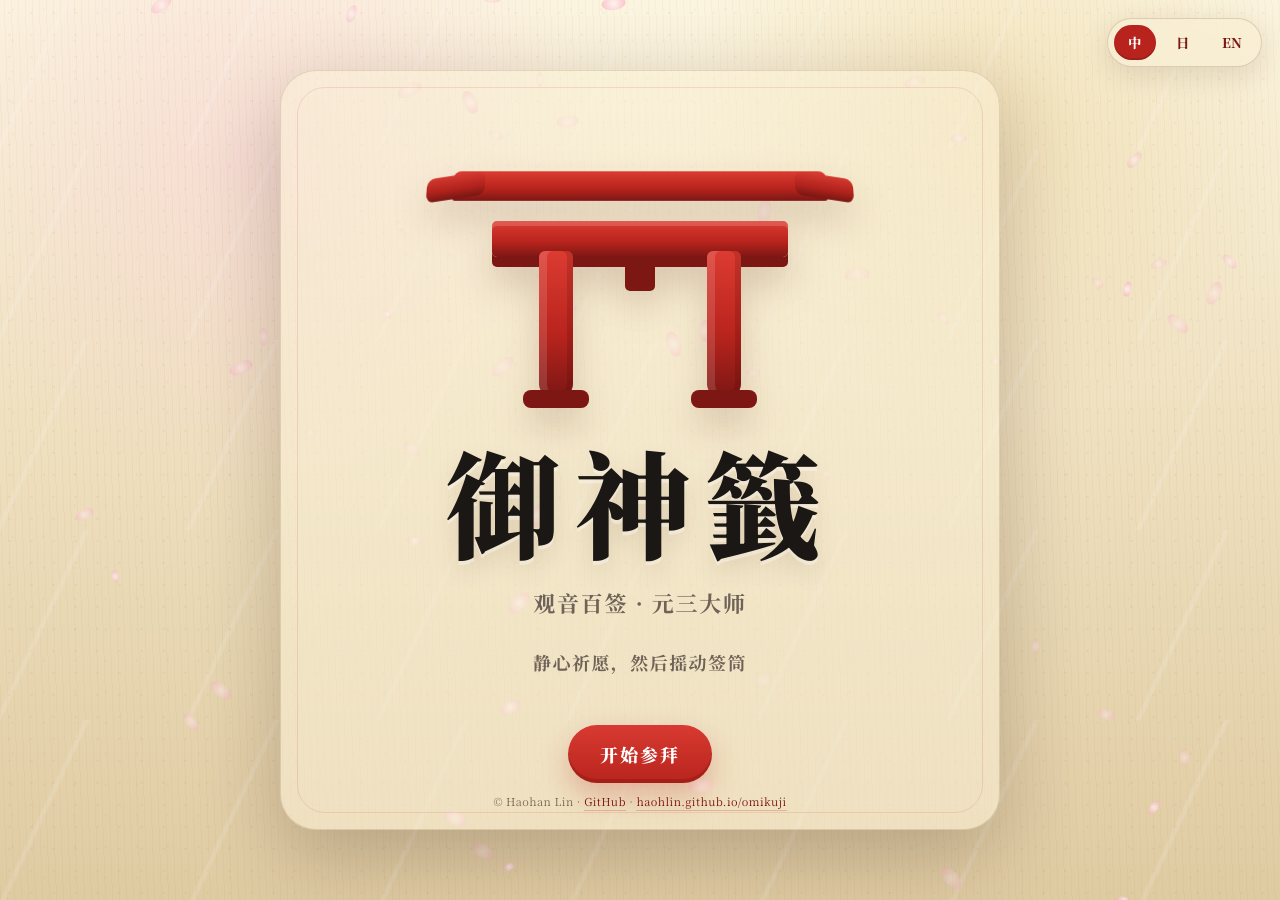
==== index.html @ 318b1327 "Normalize Chinese omikuji typography" ====
<!DOCTYPE html>
<html lang="zh" data-lang="zh">
<head>
<meta charset="UTF-8">
<meta name="viewport" content="width=device-width,initial-scale=1.0,maximum-scale=1.0,user-scalable=no">
<title>御神籤 · Omikuji</title>
<meta name="description" content="日式寺庙御神籤 Omikuji — 观音百签 · 元三大师 · 中日英三语">
<meta property="og:title" content="御神籤 · Omikuji">
<meta property="og:description" content="振一振签筒，抽一支心签。观音百签 · 中日英三语。">
<meta property="og:type" content="website">
<link rel="stylesheet" href="style.css?v=20260429-zh-font-consistency">
<link rel="preconnect" href="https://fonts.googleapis.com">
<link rel="preconnect" href="https://fonts.gstatic.com" crossorigin>
<link href="https://fonts.googleapis.com/css2?family=Noto+Serif+SC:wght@400;500;700;900&family=Noto+Serif+JP:wght@400;500;700;900&family=Ma+Shan+Zheng&family=ZCOOL+KuaiLe&display=swap" rel="stylesheet">
<link rel="icon" href="data:image/svg+xml,<svg xmlns='http://www.w3.org/2000/svg' viewBox='0 0 100 100'><text y='.9em' font-size='90'>⛩️</text></svg>">
</head>
<body>
<div id="paper-bg"></div>
<canvas id="sakura"></canvas>

<div class="lang-switch">
  <button data-lang="zh" class="active">中</button>
  <button data-lang="ja">日</button>
  <button data-lang="en">EN</button>
</div>

<!-- STAGE 1: Torii + intro -->
<main id="stage-intro" class="stage active">
  <div class="torii">
    <div class="torii-top"></div>
    <div class="torii-beam"></div>
    <div class="torii-pillar left"></div>
    <div class="torii-pillar right"></div>
  </div>
  <h1 class="shrine-title" data-i18n="title">御神籤</h1>
  <p class="shrine-sub" data-i18n="sub">観音百籤 · 元三大師</p>
  <p class="shrine-inst" data-i18n="inst">心を静め、願いを念じて筒を振る</p>
  <button id="go-shake" class="go-btn" data-i18n="start">参拝へ</button>
  <p class="stage-footnote">© Haohan Lin · <a href="https://github.com/haohlin/omikuji" target="_blank" rel="noopener">GitHub</a> · <a href="https://haohlin.github.io/omikuji/" target="_blank" rel="noopener">haohlin.github.io/omikuji</a></p>
</main>

<!-- STAGE 2: Shake -->
<section id="stage-shake" class="stage">
  <p class="shake-prompt" data-i18n="shakePrompt">筒を振るか、画面を連打する</p>
  <div id="box-wrap">
    <div id="box">
      <div id="box-body"></div>
      <div id="box-lid"><div id="box-hole"></div></div>
      <div id="stick-peek"></div>
    </div>
  </div>
  <p class="shake-count"><span id="shake-count">0</span><span data-i18n="shakeUnit"> 回</span></p>
  <button id="go-draw" class="go-btn hidden" data-i18n="draw">籤を引く</button>
  <button id="go-back1" class="mini-btn ghost" data-i18n="back">戻る</button>
  <p class="stage-footnote">© Haohan Lin · <a href="https://github.com/haohlin/omikuji" target="_blank" rel="noopener">GitHub</a> · <a href="https://haohlin.github.io/omikuji/" target="_blank" rel="noopener">haohlin.github.io/omikuji</a></p>
</section>

<!-- STAGE 3: Stick reveal -->
<section id="stage-stick" class="stage">
  <div class="stick-floating" id="stick-floating"></div>
  <p class="stick-number" id="stick-number">第 一 番</p>
  <button id="go-paper" class="go-btn" data-i18n="openPaper">お籤を開く</button>
  <p class="stage-footnote">© Haohan Lin · <a href="https://github.com/haohlin/omikuji" target="_blank" rel="noopener">GitHub</a> · <a href="https://haohlin.github.io/omikuji/" target="_blank" rel="noopener">haohlin.github.io/omikuji</a></p>
</section>

<!-- STAGE 4: Paper -->
<section id="stage-paper" class="stage">
  <div id="paper" data-layout="card">
    <div class="paper-inner">
      <div class="paper-layout-switch" role="group" aria-label="Paper layout">
        <button id="layout-reference" class="layout-btn" data-layout="reference" data-i18n="layoutReference">稲荷纸签</button>
        <button id="layout-card" class="layout-btn active" data-layout="card" data-i18n="layoutCard">卡片版</button>
      </div>
      <div class="omikuji-frame">
        <div class="paper-crest" aria-hidden="true"><span>稲</span></div>
        <div class="omikuji-header">
          <div class="header-cell number-cell">
            <span class="paper-num" id="p-num">第一番</span>
            <small id="p-num-en">No. 1</small>
          </div>
          <div class="header-cell shrine-cell">
            <span class="paper-shrine" id="p-shrine-title">総本宮 御神籤</span>
            <small id="p-shrine-sub">Kannon Hundred Lots</small>
          </div>
          <div class="header-cell fortune-cell">
            <span class="paper-fortune" id="p-fortune">大吉</span>
            <small id="p-fortune-en">Great Blessing</small>
          </div>
        </div>
        <div class="omikuji-body">
          <div class="vertical-main">
            <div class="paper-title-vertical">御神籤</div>
            <div class="poem-zh" id="p-poem-zh"></div>
          </div>
          <div class="poem-alt-wrap">
            <div class="poem-alt-label" data-i18n="altLabel">和歌</div>
            <div class="poem-alt-text" id="p-poem-alt"></div>
          </div>
          <div class="summary-wrap">
            <div class="summary-label" data-i18n="summaryTitle">解签</div>
            <div class="summary" id="p-summary"></div>
          </div>
          <div class="aspects" id="p-aspects"></div>
        </div>
        <div class="omikuji-footer-mark">
          <span>元三大師</span>
          <span>観音百籤</span>
        </div>
      </div>
      <div class="paper-footer">
        <button id="btn-share" class="mini-btn" data-i18n="share">分享</button>
        <button id="btn-again"  class="mini-btn" data-i18n="again">再び引く</button>
      </div>
      <p class="stage-footnote paper-note">© Haohan Lin · <a href="https://github.com/haohlin/omikuji" target="_blank" rel="noopener">GitHub</a> · <a href="https://haohlin.github.io/omikuji/" target="_blank" rel="noopener">haohlin.github.io/omikuji</a></p>
    </div>
  </div>
</section>

<script src="data/omikuji.js"></script>
<script src="app.js?v=20260429-zh-font-consistency"></script>
</body>
</html>
---- style.css ----
*{box-sizing:border-box}
:root{
  --torii:#b8241d;
  --torii-dark:#7d1714;
  --ink:#1a1714;
  --muted:#6f6257;
  --paper:#f4ebd0;
  --paper-deep:#dfcfa6;
  --gold:#d6a83d;
  --sakura:#f8c8d4;
  --wood:#8a5630;
  --wood-dark:#523018;
  --shadow:0 26px 80px rgba(45,18,10,.23);
  --serif:"Noto Serif SC","Noto Serif JP","Songti SC","Yu Mincho","Hiragino Mincho ProN",serif;
  --jp-serif:"Noto Serif JP","Yu Mincho","Hiragino Mincho ProN",serif;
  --latin-serif:Georgia,"Times New Roman",serif;
  --brush:"Ma Shan Zheng","ZCOOL KuaiLe",cursive;
}
html,body{width:100%;min-height:100%;margin:0;overflow-x:hidden}
html{background:#efe2c4;color:var(--ink);font-family:var(--serif);font-synthesis:none;text-rendering:geometricPrecision}
body{
  min-height:100vh;
  min-height:100dvh;
  position:relative;
  display:grid;
  place-items:center;
  padding:28px 16px;
  background:
    radial-gradient(circle at 20% 18%,rgba(248,200,212,.42),transparent 27%),
    radial-gradient(circle at 78% 12%,rgba(214,168,61,.18),transparent 24%),
    linear-gradient(180deg,#fbf4df 0%,#efe0bf 48%,#dfcba2 100%);
}
body::before{
  content:"";
  position:fixed;inset:0;pointer-events:none;z-index:0;
  background:
    repeating-linear-gradient(88deg,rgba(95,63,33,.035) 0 1px,transparent 1px 7px),
    repeating-linear-gradient(0deg,rgba(255,255,255,.18) 0 2px,transparent 2px 12px);
  mix-blend-mode:multiply;opacity:.8;
}
#paper-bg{
  position:fixed;inset:-40px;z-index:0;pointer-events:none;opacity:.58;
  background-image:
    radial-gradient(circle at 25% 40%,rgba(111,75,31,.08) 0 1px,transparent 1.4px),
    radial-gradient(circle at 70% 60%,rgba(111,75,31,.06) 0 1px,transparent 1.5px),
    linear-gradient(115deg,transparent 0 44%,rgba(255,255,255,.22) 45% 46%,transparent 47% 100%);
  background-size:22px 22px,31px 31px,190px 190px;
  filter:blur(.15px);
}
#sakura{position:fixed;inset:0;width:100%;height:100%;z-index:1;pointer-events:none}
a{color:var(--torii-dark);text-decoration:none;border-bottom:1px solid rgba(184,36,29,.35)}
.lang-switch{
  position:fixed;top:18px;right:18px;z-index:20;
  display:flex;gap:6px;padding:6px;border:1px solid rgba(88,54,24,.18);border-radius:999px;
  background:rgba(248,239,213,.72);backdrop-filter:blur(14px);box-shadow:0 8px 28px rgba(64,34,15,.12);
}
.lang-switch button{
  border:0;border-radius:999px;padding:8px 12px;min-width:42px;cursor:pointer;
  color:var(--torii-dark);background:transparent;font-weight:800;font-family:var(--serif);letter-spacing:.04em;
  transition:transform .18s ease,background .18s ease,color .18s ease;
}
.lang-switch button:hover{transform:translateY(-1px)}
.lang-switch button.active{background:var(--torii);color:#fff;box-shadow:inset 0 -2px 0 rgba(0,0,0,.16)}
.debug-lot{
  position:fixed;top:18px;left:18px;z-index:20;
  display:flex;align-items:center;gap:8px;padding:6px;border:1px solid rgba(88,54,24,.18);border-radius:999px;
  background:rgba(248,239,213,.72);backdrop-filter:blur(14px);box-shadow:0 8px 28px rgba(64,34,15,.12);
}
.debug-toggle,.debug-form button{
  appearance:none;border:0;border-radius:999px;cursor:pointer;font-family:var(--serif);font-weight:900;letter-spacing:.06em;
  color:#fff;background:linear-gradient(180deg,#d83a31,var(--torii));box-shadow:inset 0 -2px 0 rgba(0,0,0,.16);
}
.debug-toggle{padding:8px 13px}.debug-form button{padding:7px 11px;font-size:12px}
.debug-form{display:none;align-items:center;gap:6px;margin:0}.debug-lot.open .debug-form{display:flex}
.debug-form label{font-size:12px;font-weight:900;color:var(--torii-dark);letter-spacing:.06em;white-space:nowrap}
.debug-form input{width:76px;border:1px solid rgba(184,36,29,.22);border-radius:999px;padding:7px 10px;background:rgba(255,250,232,.9);color:var(--ink);font-family:var(--serif);font-weight:900;text-align:center;outline:none}
.debug-form input:focus{border-color:var(--torii);box-shadow:0 0 0 3px rgba(184,36,29,.12)}
.stage{
  position:relative;z-index:2;width:min(92vw,720px);min-height:min(760px,calc(100vh - 56px));
  display:none;place-items:center;text-align:center;padding:64px 24px 38px;
  border-radius:36px;background:rgba(250,241,215,.54);box-shadow:var(--shadow);
  border:1px solid rgba(116,73,30,.16);overflow:hidden;
}
.stage::before{
  content:"";position:absolute;inset:16px;border:1px solid rgba(184,36,29,.12);border-radius:28px;pointer-events:none;
}
.stage.active{display:grid;animation:stageIn .58s cubic-bezier(.2,.9,.2,1) both}
.stage.leaving{animation:stageOut .28s ease both}
@keyframes stageIn{from{opacity:0;transform:translateY(18px) scale(.985);filter:blur(3px)}to{opacity:1;transform:none;filter:none}}
@keyframes stageOut{to{opacity:0;transform:translateY(-10px) scale(.99);filter:blur(2px)}}
.torii{position:relative;width:min(76vw,390px);height:270px;margin:0 auto 14px;filter:drop-shadow(0 18px 18px rgba(82,25,14,.18))}
.torii-top,.torii-beam,.torii-pillar{position:absolute;background:linear-gradient(180deg,#dc3b31 0%,var(--torii) 58%,var(--torii-dark) 100%)}
.torii-top{left:2%;right:2%;top:28px;height:30px;border-radius:8px 8px 3px 3px;transform:perspective(500px) rotateX(10deg)}
.torii-top::before,.torii-top::after{content:"";position:absolute;top:4px;width:58px;height:24px;background:inherit;border-radius:8px;filter:brightness(.96)}
.torii-top::before{left:-26px;transform:skewY(-9deg)}
.torii-top::after{right:-26px;transform:skewY(9deg)}
.torii-beam{left:12%;right:12%;top:78px;height:36px;border-radius:5px;box-shadow:0 10px 0 var(--torii-dark),inset 0 5px rgba(255,255,255,.16)}
.torii-beam::after{content:"";position:absolute;left:45%;top:36px;width:10%;height:34px;background:var(--torii-dark);border-radius:0 0 5px 5px}
.torii-pillar{top:108px;width:34px;height:145px;border-radius:6px 6px 12px 12px;box-shadow:inset 8px 0 rgba(255,255,255,.13),inset -6px 0 rgba(60,0,0,.16)}
.torii-pillar.left{left:24%}.torii-pillar.right{right:24%}
.torii-pillar::after{content:"";position:absolute;left:-16px;right:-16px;bottom:-12px;height:18px;border-radius:8px;background:var(--torii-dark)}
.shrine-title{margin:4px 0 8px;font-size:clamp(58px,14vw,116px);line-height:.95;font-family:var(--jp-serif);font-weight:900;color:var(--ink);letter-spacing:.12em;text-shadow:0 4px 0 rgba(255,255,255,.35),0 11px 25px rgba(73,34,10,.12);writing-mode:horizontal-tb;font-variant-east-asian:traditional;white-space:nowrap}
html[data-lang="zh"] .shrine-title{font-family:var(--serif);font-weight:900;letter-spacing:.12em;font-variant-east-asian:normal}
html[data-lang="ja"] .shrine-title{font-family:var(--jp-serif);font-weight:900;letter-spacing:.18em}
html[data-lang="en"] .shrine-title{font-family:var(--latin-serif);font-size:clamp(48px,11vw,86px);letter-spacing:.05em}
.shrine-sub,.shrine-inst,.shake-prompt{margin:8px 0;color:var(--muted);font-weight:700;letter-spacing:.08em}
.shrine-sub{font-size:clamp(16px,3vw,22px)}.shrine-inst{font-size:clamp(14px,2.5vw,18px)}
.stage-footnote{position:absolute;bottom:18px;left:24px;right:24px;margin:0;color:rgba(80,55,35,.70);font-size:11px;line-height:1.45;letter-spacing:.04em;text-align:center;z-index:3}
.stage-footnote a{color:var(--torii-dark);border-bottom:1px solid rgba(184,36,29,.24)}
.paper-note{position:relative;bottom:auto;left:auto;right:auto;margin:10px 0 0;padding:0 8px}
.go-btn,.mini-btn{
  appearance:none;border:0;cursor:pointer;font-family:var(--serif);font-weight:900;letter-spacing:.11em;
  transition:transform .16s ease,box-shadow .16s ease,opacity .16s ease,filter .16s ease;
}
.go-btn{
  margin-top:26px;padding:16px 32px;border-radius:999px;color:#fff;background:linear-gradient(180deg,#d83a31,var(--torii));
  box-shadow:0 12px 28px rgba(184,36,29,.26),inset 0 -4px 0 rgba(91,12,9,.22);font-size:18px;
}
.go-btn:hover,.mini-btn:hover{transform:translateY(-2px);filter:saturate(1.04)}
.go-btn:active,.mini-btn:active{transform:translateY(1px)}
.hidden{opacity:0!important;pointer-events:none;transform:translateY(8px) scale(.96)!important}
.mini-btn{padding:11px 18px;border-radius:999px;color:var(--torii-dark);background:rgba(255,250,232,.82);border:1px solid rgba(184,36,29,.2);box-shadow:0 8px 18px rgba(67,34,9,.1)}
.mini-btn.ghost{margin-top:16px;background:transparent;color:var(--muted);box-shadow:none}
#stage-shake{gap:16px}
.shake-prompt{font-size:clamp(18px,4.4vw,28px);color:var(--ink)}
#box-wrap{position:relative;width:300px;height:340px;display:grid;place-items:center;margin:8px auto;cursor:pointer;touch-action:manipulation}
#box-wrap::after{content:"";position:absolute;bottom:20px;width:210px;height:34px;border-radius:50%;background:rgba(64,33,10,.16);filter:blur(12px)}
#box{position:relative;width:176px;height:260px;transform-origin:50% 88%;z-index:1;filter:drop-shadow(0 20px 20px rgba(80,40,10,.22))}
#box.shaking{animation:shakeBox .42s cubic-bezier(.36,.07,.19,.97)}
#box-body{position:absolute;left:20px;right:20px;bottom:10px;height:220px;border-radius:22px 22px 44px 44px;background:
  linear-gradient(90deg,rgba(255,255,255,.16),transparent 18%,rgba(0,0,0,.13) 85%),
  repeating-linear-gradient(90deg,rgba(64,34,12,.22) 0 2px,transparent 2px 16px),
  linear-gradient(180deg,#a46839,#77431f 58%,#4d2b16);
  border:4px solid #3d2111;clip-path:polygon(9% 0,91% 0,100% 90%,50% 100%,0 90%);
}
#box-body::before{content:"御神籤";position:absolute;left:50%;top:52px;transform:translateX(-50%);writing-mode:vertical-rl;font-family:var(--jp-serif);font-weight:900;font-size:34px;color:#f8e9be;text-shadow:0 2px 0 rgba(0,0,0,.25);letter-spacing:.14em}
#box-body::after{content:"";position:absolute;left:16%;right:16%;top:22px;height:10px;border-radius:999px;background:rgba(250,225,154,.65);box-shadow:0 62px rgba(250,225,154,.33),0 126px rgba(250,225,154,.28)}
#box-lid{position:absolute;left:4px;right:4px;top:0;height:54px;border-radius:16px;background:linear-gradient(180deg,#5b3319,#2f170b);border:4px solid #241107;box-shadow:inset 0 4px 0 rgba(255,255,255,.13)}
#box-hole{position:absolute;left:50%;top:50%;width:74px;height:17px;transform:translate(-50%,-50%);border-radius:50%;background:#0f0805;box-shadow:inset 0 2px 8px #000}
#stick-peek{position:absolute;left:50%;top:-18px;width:14px;height:74px;border-radius:9px;background:linear-gradient(90deg,#eedda9,#fff5cf 45%,#c9a66c);transform:translateX(-50%) rotate(3deg);box-shadow:0 3px 9px rgba(0,0,0,.15)}
.shake-count{margin:0;color:var(--torii-dark);font-size:22px;font-weight:900}.shake-count span:first-child{font-size:42px;color:var(--ink)}
@keyframes shakeBox{0%,100%{transform:rotate(0) translateX(0)}15%{transform:rotate(-12deg) translateX(-10px)}30%{transform:rotate(10deg) translateX(9px)}45%{transform:rotate(-9deg) translateX(-7px)}60%{transform:rotate(7deg) translateX(6px)}80%{transform:rotate(-3deg)}}
.stick-floating{width:36px;height:360px;border-radius:18px;background:linear-gradient(90deg,#cda45d,#fff1bd 38%,#e1bd72 68%,#956026);box-shadow:0 28px 44px rgba(79,39,10,.22),inset 4px 0 rgba(255,255,255,.48),inset -5px 0 rgba(87,44,10,.18);transform:rotate(-7deg);position:relative;animation:stickRise .8s cubic-bezier(.2,.9,.2,1) both}
.stick-floating::after{content:"御 神 籤";position:absolute;inset:28px 0 auto;writing-mode:vertical-rl;font-family:var(--jp-serif);font-weight:900;color:#5b2814;letter-spacing:.2em;font-size:16px}
.stick-number{margin:22px 0 4px;font-family:var(--serif);font-weight:900;font-size:clamp(34px,8vw,62px);color:var(--ink)}
@keyframes stickRise{from{opacity:0;transform:translateY(90px) rotate(-18deg)}to{opacity:1;transform:translateY(0) rotate(-7deg)}}
#stage-paper{padding:28px 12px;background:rgba(250,241,215,.42)}
#paper{width:min(100%,500px);perspective:1200px}
.paper-inner{position:relative;padding:0;border-radius:4px;background:#f8f5ec;text-align:left;transform-origin:top center;animation:paperOpen .75s cubic-bezier(.2,.9,.2,1) both;box-shadow:0 28px 84px rgba(42,24,10,.28),0 2px 0 rgba(255,255,255,.55) inset;overflow:visible}
.paper-inner::before{content:"";position:absolute;inset:0;pointer-events:none;z-index:0;background:
  radial-gradient(circle at 14% 18%,rgba(0,0,0,.055) 0 1px,transparent 1.4px),
  radial-gradient(circle at 72% 44%,rgba(0,0,0,.04) 0 1px,transparent 1.5px),
  repeating-linear-gradient(92deg,rgba(80,62,38,.032) 0 1px,transparent 1px 9px),
  linear-gradient(90deg,rgba(255,255,255,.32),transparent 26%,rgba(80,50,22,.055));background-size:19px 19px,27px 27px,100% 100%,100% 100%;mix-blend-mode:multiply}
.paper-inner::after{content:"";position:absolute;inset:7px;border:1px solid rgba(18,17,15,.86);pointer-events:none;z-index:1}
.omikuji-frame{position:relative;z-index:2;margin:10px;padding:0;border:1.5px solid rgba(18,17,15,.95);background:rgba(248,245,236,.86);color:#111;filter:sepia(.08);font-family:var(--serif);font-synthesis:none;font-variant-east-asian:proportional-width;text-rendering:geometricPrecision}
.omikuji-header{height:92px;display:grid;grid-template-columns:1fr 1fr;border-bottom:1.5px solid #151515;background:rgba(255,255,255,.2)}
.header-cell{display:grid;place-items:center;padding:8px 6px;text-align:center}.header-cell+ .header-cell{border-left:1.5px solid #151515}
.paper-num,.paper-fortune{display:block;font-family:var(--serif);font-weight:900;color:#050505;letter-spacing:.05em;line-height:1;text-shadow:none}.paper-num{font-size:29px}.paper-fortune{font-size:52px}
.header-cell small{margin-top:5px;font-family:var(--latin-serif);font-size:10px;letter-spacing:.06em;color:#222;line-height:1.1;text-transform:uppercase}
.omikuji-body{min-height:690px;display:grid;grid-template-columns:1.36fr .76fr 1.02fr .86fr;gap:0;border-bottom:1.5px solid #151515;overflow:hidden}
.omikuji-body>div{min-width:0;border-left:1px solid rgba(20,20,20,.9)}.omikuji-body>div:first-child{border-left:0}
.vertical-main{display:flex;flex-direction:row-reverse;align-items:stretch;justify-content:center;gap:12px;padding:18px 10px 16px;writing-mode:vertical-rl;text-orientation:upright}
.paper-title-vertical{font-family:var(--jp-serif);font-size:18px;font-weight:900;letter-spacing:.18em;border-left:1px solid #222;padding-left:8px;color:#111;line-height:1.2}
.poem-zh{font-family:var(--serif);font-weight:900;font-size:31px;line-height:1.34;letter-spacing:.08em;text-align:start;white-space:pre-line;color:#080808;margin:0;max-height:635px;writing-mode:vertical-rl;text-orientation:upright}
html[data-lang="zh"] .poem-zh{font-family:var(--serif);font-weight:900;font-size:31px;line-height:1.34;letter-spacing:.08em}
html[data-lang="ja"] .poem-zh,.poem-alt-text{font-family:var(--jp-serif)}
html[data-lang="en"] .poem-zh{font-family:var(--latin-serif);font-size:18px;line-height:1.45;letter-spacing:.01em;writing-mode:horizontal-tb;text-orientation:mixed;text-align:left;padding:18px 12px;overflow:hidden;max-height:none}
.poem-alt-wrap,.summary-wrap,.aspects{writing-mode:vertical-rl;text-orientation:mixed;padding:16px 9px;overflow:hidden;font-family:var(--serif);font-weight:500;line-height:1.65}
.poem-alt-label,.summary-label{font-family:var(--serif);font-weight:900;font-size:13px;letter-spacing:.18em;color:#111;border-left:1px solid #222;padding-left:5px;margin-left:8px;line-height:1.25}.poem-alt-text{white-space:pre-line;color:#111;line-height:1.65;font-size:13px;font-weight:500}
.summary{font-size:13px;line-height:1.7;color:#111;background:transparent;padding:0;border-radius:0;margin:0;font-family:var(--serif);font-weight:500}
.aspects{display:flex;flex-direction:column;gap:9px;margin:0}.aspect{padding:0;background:transparent;border:0;break-inside:avoid}.aspect b{display:inline;color:#111;font-size:12px;margin:0 0 0 3px;letter-spacing:.04em;font-family:var(--serif);font-weight:900}.aspect b::before{content:"○";font-weight:400;margin-bottom:3px}.aspect span{display:inline;color:#111;font-size:12px;line-height:1.58;font-family:var(--serif);font-weight:500}
.omikuji-footer-mark{height:58px;display:grid;grid-template-columns:1fr 1fr;text-align:center;align-items:center;font-family:var(--jp-serif);font-weight:900;font-size:25px;letter-spacing:.08em}.omikuji-footer-mark span+span{border-left:1.5px solid #151515}.omikuji-footer-mark span{height:100%;display:grid;place-items:center}
.paper-footer{position:relative;z-index:3;display:flex;gap:12px;justify-content:center;flex-wrap:wrap;margin:16px 0 0;padding:0;border:0}.paper-footer .mini-btn{background:rgba(255,250,232,.94)}
.toast{position:fixed;left:50%;bottom:26px;z-index:40;transform:translateX(-50%) translateY(20px);opacity:0;padding:12px 18px;border-radius:999px;background:rgba(26,23,20,.88);color:#fff;box-shadow:0 12px 36px rgba(0,0,0,.22);transition:.25s ease;font-size:14px}.toast.show{opacity:1;transform:translateX(-50%) translateY(0)}
@media (max-width:640px){
  .stage{padding-bottom:56px}
  .stage-footnote{font-size:10px;left:14px;right:14px;bottom:12px}
  .paper-note{position:relative;bottom:auto;left:auto;right:auto;margin-top:8px}

  body{padding:12px 10px}.stage{width:100%;min-height:calc(100dvh - 24px);border-radius:28px;padding:58px 16px 34px}.stage::before{inset:10px;border-radius:22px}
  .lang-switch{top:10px;right:10px}.lang-switch button{padding:7px 9px;min-width:36px;font-size:12px}
  .debug-lot{top:auto;left:10px;right:auto;bottom:calc(14px + env(safe-area-inset-bottom));width:max-content;max-width:calc(100vw - 20px);z-index:30}.debug-toggle{padding:7px 10px;font-size:12px}.debug-form{gap:5px}.debug-form input{width:68px;padding:6px 8px}.debug-form label,.debug-form button{font-size:11px}
  .torii{height:230px;width:310px;max-width:84vw}.torii-pillar{height:126px}.torii-pillar.left{left:22%}.torii-pillar.right{right:22%}
  #box-wrap{width:260px;height:302px}#box{transform:scale(.92)}
  #stage-paper{padding:10px 6px}
  #paper{width:min(100%,390px)}
  .paper-inner{padding:0;border-radius:3px}
  .paper-inner::after{inset:6px;border-width:1px;opacity:1}
  .omikuji-frame{margin:8px}
  .omikuji-header{height:78px}.paper-num{font-size:24px}.paper-fortune{font-size:44px}.header-cell small{font-size:8px}
  .omikuji-body{min-height:610px;grid-template-columns:1.3fr .7fr .98fr .82fr}.vertical-main{gap:7px;padding:14px 6px}.paper-title-vertical{font-size:14px}.poem-zh{font-size:25px;max-height:565px}html[data-lang="zh"] .poem-zh{font-size:25px;line-height:1.28}.poem-alt-wrap,.summary-wrap,.aspects{padding:12px 5px}.summary,.poem-alt-text{font-size:10.5px}.aspect b,.aspect span{font-size:10px}.omikuji-footer-mark{height:48px;font-size:21px}
  #paper[data-layout="card"]{width:min(100%,390px)}
  #paper[data-layout="card"] .paper-inner{padding:10px;border-radius:16px}
  #paper[data-layout="card"] .omikuji-frame{padding:18px 16px 14px;border-radius:14px}
  #paper[data-layout="card"] .paper-num{font-size:16px}#paper[data-layout="card"] .paper-fortune{font-size:48px}
  #paper[data-layout="card"] .poem-zh{font-size:23px!important;line-height:1.72!important}
  #paper[data-layout="card"] .poem-alt-text,#paper[data-layout="card"] .summary{font-size:12.5px}
  #paper[data-layout="card"] .aspects{grid-template-columns:1fr;gap:8px}
  #paper[data-layout="card"] .aspect{min-height:0;padding:10px}

}
@media (prefers-reduced-motion:reduce){*,*::before,*::after{animation:none!important;transition:none!important;scroll-behavior:auto!important}}


/* Layout switch: strict shrine strip by default, card layout as alternate */
.paper-layout-switch{position:relative;z-index:5;display:flex;gap:8px;justify-content:center;margin:0 0 12px}
.layout-btn{appearance:none;border:1px solid rgba(184,36,29,.22);border-radius:999px;background:rgba(255,250,232,.9);color:var(--torii-dark);font-family:var(--serif);font-weight:900;padding:8px 14px;cursor:pointer;box-shadow:0 6px 14px rgba(67,34,9,.08)}
.layout-btn.active{background:var(--torii);color:#fff;border-color:var(--torii);box-shadow:0 8px 20px rgba(184,36,29,.2)}
.paper-crest{display:none}

#paper[data-layout="reference"]{width:min(100%,420px)}
#paper[data-layout="reference"] .paper-inner{background:#fbf7ea;box-shadow:0 24px 74px rgba(42,24,10,.22),0 2px 0 rgba(255,255,255,.6) inset}
#paper[data-layout="reference"] .paper-inner::after{inset:10px;border:1px solid rgba(18,17,15,.72)}
#paper[data-layout="reference"] .omikuji-frame{margin:12px 18px 16px;padding:16px 14px 4px;border:1.5px solid rgba(17,17,15,.86);background:rgba(251,247,234,.86);filter:none;font-family:var(--jp-serif);box-shadow:inset 0 0 0 4px rgba(255,255,255,.18);display:grid;grid-template-columns:1.08fr .92fr;grid-template-rows:auto auto auto auto auto minmax(54px,1fr);gap:10px;min-height:820px}
#paper[data-layout="reference"] .paper-crest{display:grid;grid-column:1 / -1;width:66px;height:66px;margin:0 auto 2px;place-items:center;border:2px solid #171411;border-radius:50%;font-family:var(--jp-serif);font-weight:900;font-size:28px;color:#171411;position:relative;background:rgba(255,250,232,.28)}
#paper[data-layout="reference"] .paper-crest::before,#paper[data-layout="reference"] .paper-crest::after{content:"";position:absolute;width:28px;height:42px;border:2px solid #171411;border-left:0;border-bottom:0;border-radius:50%;top:11px}
#paper[data-layout="reference"] .paper-crest::before{left:9px;transform:rotate(-34deg)}
#paper[data-layout="reference"] .paper-crest::after{right:9px;transform:rotate(34deg)}
#paper[data-layout="reference"] .omikuji-header{grid-column:1 / 2;grid-row:2;height:auto;min-height:238px;align-self:stretch;display:grid;grid-template-columns:1.05fr 1fr 1.1fr;border:1px solid rgba(17,17,15,.8);background:rgba(255,255,255,.16);text-align:center;writing-mode:horizontal-tb;text-orientation:mixed;margin:0;overflow:hidden}
#paper[data-layout="reference"] .header-cell{display:flex;align-items:center;justify-content:center;height:100%;padding:16px 3px;border:0!important;text-align:center;min-width:0;overflow:hidden;white-space:nowrap}
#paper[data-layout="reference"] .header-cell+ .header-cell{border-left:0!important}
#paper[data-layout="reference"] .header-cell small{display:none}
#paper[data-layout="reference"] .paper-num{display:block;writing-mode:vertical-rl;text-orientation:upright;font-family:var(--jp-serif);font-weight:900;font-size:17px;line-height:1;letter-spacing:.01em;color:#111;white-space:nowrap;word-break:keep-all;overflow-wrap:normal;text-wrap:nowrap}
#paper[data-layout="reference"] .paper-shrine{display:block;writing-mode:vertical-rl;text-orientation:upright;font-family:var(--jp-serif);font-weight:900;font-size:15px;line-height:1.05;letter-spacing:.04em;color:#111;white-space:pre-line;word-break:keep-all}
#paper[data-layout="reference"] .paper-fortune{display:block;writing-mode:vertical-rl;text-orientation:upright;font-family:var(--jp-serif);font-weight:900;font-size:38px;line-height:1.05;letter-spacing:.04em;color:#111;white-space:nowrap}
#paper[data-layout="reference"] .omikuji-body{grid-column:1 / -1;display:contents;min-height:0;border:0;overflow:visible}
#paper[data-layout="reference"] .omikuji-body>div{border:1px solid rgba(17,17,15,.62)!important;min-width:0;background:rgba(255,255,255,.08)}
#paper[data-layout="reference"] .vertical-main{grid-column:2 / 3;grid-row:2;min-height:238px;height:auto;align-self:stretch;display:flex;flex-direction:row-reverse;justify-content:center;align-items:center;gap:14px;margin:0;padding:14px 8px;writing-mode:vertical-rl;text-orientation:upright;overflow:hidden}
#paper[data-layout="reference"] .paper-title-vertical{display:none}
#paper[data-layout="reference"] .poem-zh{font-family:var(--jp-serif)!important;font-weight:700!important;font-size:20px!important;line-height:1.58!important;letter-spacing:.07em;max-height:212px;color:#111;white-space:pre-line;overflow:hidden}
#paper[data-layout="reference"] .poem-alt-wrap,#paper[data-layout="reference"] .summary-wrap{grid-column:1 / -1;display:block;writing-mode:horizontal-tb;text-orientation:mixed;margin:0;padding:10px 12px;overflow:hidden;font-family:var(--jp-serif);font-weight:500;line-height:1.55;min-height:0}
#paper[data-layout="reference"] .poem-alt-label,#paper[data-layout="reference"] .summary-label{display:block;font-family:var(--jp-serif);font-size:12px;font-weight:900;line-height:1.2;border:0;border-bottom:1px solid rgba(17,17,15,.32);margin:0 0 7px;padding:0 0 5px;letter-spacing:.12em;color:#111;text-align:left}
#paper[data-layout="reference"] .poem-alt-text{display:block;font-family:var(--jp-serif);font-weight:500;font-size:11.5px;line-height:1.55;letter-spacing:.01em;color:#111;white-space:normal;text-align:left;max-height:none}
#paper[data-layout="reference"] .summary{display:block;font-family:var(--jp-serif);font-weight:500;font-size:12px;line-height:1.58;letter-spacing:.01em;color:#111;text-align:left;max-height:none}
#paper[data-layout="reference"] .aspects{grid-column:1 / -1;display:grid;grid-template-columns:1fr 1fr 1fr;gap:2px 8px;margin:0;padding:2px 0 0;writing-mode:horizontal-tb;text-orientation:mixed;overflow:visible;border:0!important;background:transparent!important}
#paper[data-layout="reference"] .aspect{display:block;font-family:var(--jp-serif);padding:7px 6px 8px;min-height:90px;border:0!important;background:transparent;overflow:hidden}
#paper[data-layout="reference"] .aspect b{display:block;font-family:var(--jp-serif);font-size:10.5px;font-weight:900;line-height:1.15;letter-spacing:.04em;margin:0 0 4px;color:#111;text-align:left;border-bottom:1px solid rgba(17,17,15,.20);padding-bottom:3px}
#paper[data-layout="reference"] .aspect b::before{content:""}
#paper[data-layout="reference"] .aspect span{display:block;font-family:var(--jp-serif);font-size:9.8px;font-weight:500;line-height:1.35;color:#111;text-align:left}
#paper[data-layout="reference"] .omikuji-footer-mark{grid-column:1 / -1;grid-row:6;align-self:end;height:auto;display:block;text-align:center;border-top:1px solid rgba(17,17,17,.55);margin-top:8px;padding-top:7px;padding-bottom:0;font-family:var(--jp-serif);font-size:10px;font-weight:700;letter-spacing:.04em;color:#111}
#paper[data-layout="reference"] .omikuji-footer-mark span{display:inline;height:auto}#paper[data-layout="reference"] .omikuji-footer-mark span+span{border-left:0}#paper[data-layout="reference"] .omikuji-footer-mark span+span::before{content:" · "}

html[data-lang="zh"] .stage,
html[data-lang="zh"] #paper,
html[data-lang="zh"] .paper-inner,
html[data-lang="zh"] .omikuji-frame,
html[data-lang="zh"] .omikuji-header,
html[data-lang="zh"] .omikuji-body,
html[data-lang="zh"] .paper-num,
html[data-lang="zh"] .paper-shrine,
html[data-lang="zh"] .paper-fortune,
html[data-lang="zh"] .paper-title-vertical,
html[data-lang="zh"] .poem-zh,
html[data-lang="zh"] .poem-alt-wrap,
html[data-lang="zh"] .poem-alt-label,
html[data-lang="zh"] .poem-alt-text,
html[data-lang="zh"] .summary-wrap,
html[data-lang="zh"] .summary-label,
html[data-lang="zh"] .summary,
html[data-lang="zh"] .aspects,
html[data-lang="zh"] .aspect,
html[data-lang="zh"] .aspect b,
html[data-lang="zh"] .aspect span{
  font-family:var(--serif)!important;
  font-synthesis:none;
  font-variant-east-asian:normal;
  text-rendering:geometricPrecision;
}
html[data-lang="zh"] .poem-alt-text,
html[data-lang="zh"] .summary,
html[data-lang="zh"] .aspect span{font-weight:600!important;color:#111!important}
html[data-lang="zh"] .paper-num,
html[data-lang="zh"] .paper-shrine,
html[data-lang="zh"] .paper-fortune,
html[data-lang="zh"] .paper-title-vertical,
html[data-lang="zh"] .poem-zh,
html[data-lang="zh"] .poem-alt-label,
html[data-lang="zh"] .summary-label,
html[data-lang="zh"] .aspect b{font-weight:900!important;color:#0d0d0c!important}
html[data-lang="zh"] #paper[data-layout="reference"] .paper-num,
html[data-lang="zh"] #paper[data-layout="reference"] .paper-shrine,
html[data-lang="zh"] #paper[data-layout="reference"] .paper-fortune,
html[data-lang="zh"] #paper[data-layout="reference"] .paper-title-vertical,
html[data-lang="zh"] #paper[data-layout="reference"] .poem-zh,
html[data-lang="zh"] #paper[data-layout="reference"] .poem-alt-label,
html[data-lang="zh"] #paper[data-layout="reference"] .summary-label,
html[data-lang="zh"] #paper[data-layout="reference"] .aspect b,
html[data-lang="zh"] #paper[data-layout="card"] .paper-num,
html[data-lang="zh"] #paper[data-layout="card"] .paper-shrine,
html[data-lang="zh"] #paper[data-layout="card"] .paper-fortune,
html[data-lang="zh"] #paper[data-layout="card"] .poem-zh,
html[data-lang="zh"] #paper[data-layout="card"] .poem-alt-label,
html[data-lang="zh"] #paper[data-layout="card"] .summary-label,
html[data-lang="zh"] #paper[data-layout="card"] .aspect b{font-family:var(--serif)!important;font-weight:900!important;color:#0d0d0c!important;font-variant-east-asian:normal}
html[data-lang="zh"] #paper[data-layout="reference"] .poem-alt-text,
html[data-lang="zh"] #paper[data-layout="reference"] .summary,
html[data-lang="zh"] #paper[data-layout="reference"] .aspect span,
html[data-lang="zh"] #paper[data-layout="card"] .poem-alt-text,
html[data-lang="zh"] #paper[data-layout="card"] .summary,
html[data-lang="zh"] #paper[data-layout="card"] .aspect span{font-family:var(--serif)!important;font-weight:600!important;color:#111!important;font-variant-east-asian:normal}

#paper[data-layout="card"]{width:min(100%,520px)}
#paper[data-layout="card"] .paper-crest{display:none}
#paper[data-layout="card"] .paper-inner{background:#f8f0dd;border-radius:20px;overflow:visible;padding:16px;box-shadow:0 24px 74px rgba(42,24,10,.22)}
#paper[data-layout="card"] .paper-inner::after{display:none}
#paper[data-layout="card"] .omikuji-frame{margin:0;padding:24px 24px 18px;border:1px solid rgba(116,35,23,.18);border-radius:16px;background:rgba(255,250,239,.92);box-shadow:0 16px 42px rgba(65,32,12,.12);filter:none;font-family:var(--serif)}
#paper[data-layout="card"] .paper-shrine{display:block;font-family:var(--serif);font-weight:900;font-size:18px;line-height:1.15;color:#7d1714;white-space:normal}
#paper[data-layout="card"] .shrine-cell{display:block;text-align:right}
#paper[data-layout="card"] .omikuji-header{height:auto;display:grid;grid-template-columns:1fr 1fr;gap:10px 16px;align-items:start;border:0;border-bottom:1px solid rgba(125,23,20,.24);padding:0 0 14px;margin:0 0 18px;background:transparent;writing-mode:horizontal-tb;min-height:0;max-height:none}
#paper[data-layout="card"] .header-cell{display:block;padding:0;border:0!important;text-align:left}
#paper[data-layout="card"] .fortune-cell{grid-column:1 / -1;text-align:center;margin-top:8px}
#paper[data-layout="card"] .paper-num{font-family:var(--serif);font-size:18px;font-weight:700;line-height:1.2;color:#2a2118;letter-spacing:.03em}
#paper[data-layout="card"] .paper-fortune{display:block;margin:0 auto;font-family:var(--serif);font-size:46px;font-weight:900;line-height:1;color:var(--torii);letter-spacing:.02em;max-width:100%;overflow-wrap:normal}
#paper[data-layout="card"] .header-cell small{display:block;margin-top:4px;font-family:var(--latin-serif);font-size:10px;color:#8b6554;letter-spacing:.04em}
#paper[data-layout="card"] .omikuji-body{min-height:0;display:block;border:0;overflow:visible}
#paper[data-layout="card"] .omikuji-body>div{border:0!important;min-width:0}
#paper[data-layout="card"] .vertical-main{display:block;min-height:0;padding:0 0 16px;border-bottom:1px solid rgba(125,23,20,.16)!important;writing-mode:horizontal-tb;text-orientation:mixed;text-align:center}
#paper[data-layout="card"] .paper-title-vertical{display:none}
#paper[data-layout="card"] .poem-zh{display:block;font-family:var(--serif)!important;font-size:26px!important;font-weight:900!important;line-height:1.8!important;letter-spacing:.07em;writing-mode:horizontal-tb;text-orientation:mixed;text-align:center;white-space:pre-line;max-height:none;margin:0;color:#111}
#paper[data-layout="card"] .poem-alt-wrap,#paper[data-layout="card"] .summary-wrap{display:block;writing-mode:horizontal-tb;text-orientation:mixed;overflow:visible;margin:14px 0 0;padding:13px 14px;border-radius:12px;background:rgba(184,36,29,.045);border-left:4px solid rgba(184,36,29,.8);font-family:var(--serif)}
#paper[data-layout="card"] .poem-alt-label,#paper[data-layout="card"] .summary-label{display:block;font-family:var(--serif);font-weight:900;font-size:13px;line-height:1.2;letter-spacing:.08em;color:var(--torii-dark);border:0;padding:0;margin:0 0 7px;text-align:left}
#paper[data-layout="card"] .poem-alt-text,#paper[data-layout="card"] .summary{display:block;font-family:var(--serif);font-weight:500;font-size:14px;line-height:1.75;color:#211914;text-align:left;white-space:normal}
#paper[data-layout="card"] .aspects{display:grid;grid-template-columns:1fr 1fr;gap:10px;margin:14px 0 0;padding:0;writing-mode:horizontal-tb;text-orientation:mixed;min-height:0;overflow:visible}
#paper[data-layout="card"] .aspect{display:block;min-height:86px;padding:11px 12px;border:1px solid rgba(184,36,29,.15);border-radius:12px;background:rgba(255,251,240,.78)}
#paper[data-layout="card"] .aspect b{display:block;font-family:var(--serif);font-size:13px;font-weight:900;color:var(--torii-dark);letter-spacing:.04em;margin:0 0 6px;text-align:left}
#paper[data-layout="card"] .aspect b::before{content:""}
#paper[data-layout="card"] .aspect span{display:block;font-family:var(--serif);font-size:12.5px;font-weight:500;line-height:1.58;color:#201814;text-align:left}
#paper[data-layout="card"] .omikuji-footer-mark{height:auto;display:block;text-align:center;border-top:1px dashed rgba(125,23,20,.24);margin-top:18px;padding-top:12px;font-family:var(--jp-serif);font-weight:700;font-size:12px;letter-spacing:.08em;color:#7c6254}
#paper[data-layout="card"] .omikuji-footer-mark span{display:inline;height:auto}#paper[data-layout="card"] .omikuji-footer-mark span+span{border-left:0}#paper[data-layout="card"] .omikuji-footer-mark span+span::before{content:" · "}

html[data-lang="en"] #paper[data-layout="reference"] .omikuji-frame{grid-template-columns:.74fr 1.26fr}
html[data-lang="en"] #paper[data-layout="reference"] .omikuji-header{display:flex;flex-direction:column;justify-content:center;gap:0;padding:10px 12px;text-align:left}
html[data-lang="en"] #paper[data-layout="reference"] .header-cell{display:block;height:auto;padding:0 0 8px;text-align:left;white-space:normal;overflow:visible}
html[data-lang="en"] #paper[data-layout="reference"] .fortune-cell{padding-top:6px}
html[data-lang="en"] #paper[data-layout="reference"] .paper-num,html[data-lang="en"] #paper[data-layout="reference"] .paper-shrine,html[data-lang="en"] #paper[data-layout="reference"] .paper-fortune{writing-mode:horizontal-tb;text-orientation:mixed;white-space:normal;word-break:normal;overflow-wrap:break-word;letter-spacing:.01em;line-height:1.15}
html[data-lang="en"] #paper[data-layout="reference"] .paper-num{font-size:15px;color:#111}
html[data-lang="en"] #paper[data-layout="reference"] .paper-shrine{font-size:14px;color:#111}
html[data-lang="en"] #paper[data-layout="reference"] .paper-fortune{font-size:17px;line-height:1.08;color:#111;white-space:nowrap;overflow-wrap:normal;word-break:keep-all}
html[data-lang="en"] #paper[data-layout="reference"] .vertical-main{writing-mode:horizontal-tb;text-orientation:mixed;align-items:flex-start;justify-content:flex-start;text-align:left;padding:14px 12px;overflow:hidden}
html[data-lang="en"] #paper[data-layout="reference"] .poem-zh{font-family:var(--latin-serif)!important;font-size:12.8px!important;font-weight:600!important;line-height:1.42!important;letter-spacing:.01em;white-space:normal;text-align:left;max-height:none;overflow:hidden}
html[data-lang="en"] #paper[data-layout="card"] .omikuji-header{grid-template-columns:1fr 1fr;gap:9px 14px;align-items:start}
html[data-lang="en"] #paper[data-layout="card"] .paper-shrine{font-size:15.5px;line-height:1.18}
html[data-lang="en"] #paper[data-layout="card"] .paper-fortune{font-size:32px;line-height:1.04;max-width:100%;letter-spacing:.01em}
html[data-lang="en"] #paper[data-layout="card"] .poem-zh{font-family:var(--latin-serif)!important;font-size:16.5px!important;font-weight:700!important;line-height:1.5!important;letter-spacing:.01em;text-align:left}

@media (max-width:640px){
  .stage{padding-bottom:56px}
  .stage-footnote{font-size:10px;left:14px;right:14px;bottom:12px}
  .paper-note{position:relative;bottom:auto;left:auto;right:auto;margin-top:8px}

  #paper[data-layout="reference"]{width:min(100%,360px)}
  #paper[data-layout="reference"] .omikuji-frame{margin:10px 12px 14px;padding:13px 10px 4px;grid-template-columns:1.08fr .92fr;grid-template-rows:auto auto auto auto auto minmax(48px,1fr);gap:8px;min-height:760px}
  #paper[data-layout="reference"] .paper-crest{width:58px;height:58px;font-size:24px}
  #paper[data-layout="reference"] .paper-crest::before,#paper[data-layout="reference"] .paper-crest::after{width:24px;height:38px;top:9px}
  #paper[data-layout="reference"] .omikuji-header{height:auto;min-height:216px}
  #paper[data-layout="reference"] .paper-num{font-size:13.5px;letter-spacing:0}#paper[data-layout="reference"] .paper-shrine{font-size:12px;letter-spacing:.02em}#paper[data-layout="reference"] .paper-fortune{font-size:30px}
  #paper[data-layout="reference"] .vertical-main{min-height:216px;gap:10px;padding:12px 6px}
  #paper[data-layout="reference"] .poem-zh{font-size:16.5px!important;line-height:1.5!important;max-height:192px}
  #paper[data-layout="reference"] .poem-alt-wrap,#paper[data-layout="reference"] .summary-wrap{padding:9px 10px}
  #paper[data-layout="reference"] .poem-alt-label,#paper[data-layout="reference"] .summary-label{font-size:11px}
  #paper[data-layout="reference"] .poem-alt-text{font-size:10.6px;line-height:1.5}
  #paper[data-layout="reference"] .summary{font-size:11px;line-height:1.5}
  #paper[data-layout="reference"] .aspects{grid-template-columns:1fr 1fr;gap:2px 7px}
  html[data-lang="en"] #paper[data-layout="reference"] .omikuji-frame{grid-template-columns:.72fr 1.28fr}
  html[data-lang="en"] #paper[data-layout="reference"] .poem-zh{font-size:12px!important;line-height:1.35!important}
  html[data-lang="en"] #paper[data-layout="reference"] .paper-fortune{font-size:17px}
  html[data-lang="en"] #paper[data-layout="card"] .paper-fortune{font-size:29px}
  html[data-lang="en"] #paper[data-layout="card"] .poem-zh{font-size:15.5px!important;line-height:1.45!important}
}
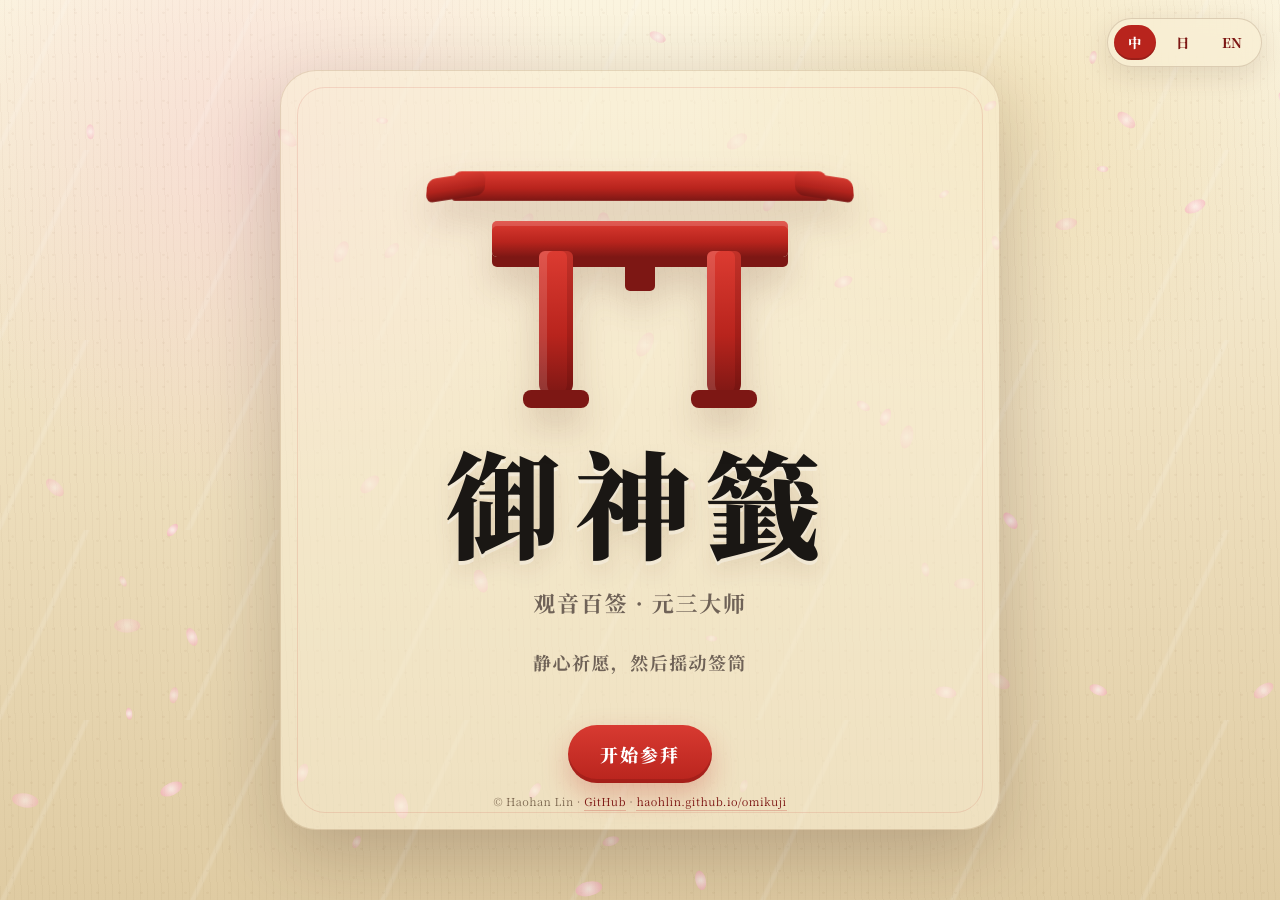
==== commit 21010324: "Add secret omikuji debug unlock" ====
--- a/index.html
+++ b/index.html
@@ -8,7 +8,7 @@
 <meta property="og:title" content="御神籤 · Omikuji">
 <meta property="og:description" content="振一振签筒，抽一支心签。观音百签 · 中日英三语。">
 <meta property="og:type" content="website">
-<link rel="stylesheet" href="style.css?v=20260429-zh-font-consistency">
+<link rel="stylesheet" href="style.css?v=20260429-secret-debug">
 <link rel="preconnect" href="https://fonts.googleapis.com">
 <link rel="preconnect" href="https://fonts.gstatic.com" crossorigin>
 <link href="https://fonts.googleapis.com/css2?family=Noto+Serif+SC:wght@400;500;700;900&family=Noto+Serif+JP:wght@400;500;700;900&family=Ma+Shan+Zheng&family=ZCOOL+KuaiLe&display=swap" rel="stylesheet">
@@ -50,6 +50,14 @@
     </div>
   </div>
   <p class="shake-count"><span id="shake-count">0</span><span data-i18n="shakeUnit"> 回</span></p>
+  <div class="debug-lot" id="debug-lot" aria-hidden="true">
+    <button type="button" class="debug-toggle" id="debug-toggle" data-i18n="debugToggle">検証</button>
+    <form class="debug-form" id="debug-form">
+      <label for="debug-number" data-i18n="debugLabel">番号</label>
+      <input id="debug-number" type="number" inputmode="numeric" min="1" max="100" placeholder="9">
+      <button type="submit" data-i18n="debugShow">表示</button>
+    </form>
+  </div>
   <button id="go-draw" class="go-btn hidden" data-i18n="draw">籤を引く</button>
   <button id="go-back1" class="mini-btn ghost" data-i18n="back">戻る</button>
   <p class="stage-footnote">© Haohan Lin · <a href="https://github.com/haohlin/omikuji" target="_blank" rel="noopener">GitHub</a> · <a href="https://haohlin.github.io/omikuji/" target="_blank" rel="noopener">haohlin.github.io/omikuji</a></p>
@@ -117,6 +125,6 @@
 </section>
 
 <script src="data/omikuji.js"></script>
-<script src="app.js?v=20260429-zh-font-consistency"></script>
+<script src="app.js?v=20260429-secret-debug"></script>
 </body>
 </html>
--- a/style.css
+++ b/style.css
@@ -65,7 +65,9 @@
   position:fixed;top:18px;left:18px;z-index:20;
   display:flex;align-items:center;gap:8px;padding:6px;border:1px solid rgba(88,54,24,.18);border-radius:999px;
   background:rgba(248,239,213,.72);backdrop-filter:blur(14px);box-shadow:0 8px 28px rgba(64,34,15,.12);
-}
+  opacity:0;visibility:hidden;pointer-events:none;transform:translateY(-8px) scale(.98);transition:opacity .2s ease,visibility .2s ease,transform .2s ease;
+}
+.debug-lot.unlocked{opacity:1;visibility:visible;pointer-events:auto;transform:none}
 .debug-toggle,.debug-form button{
   appearance:none;border:0;border-radius:999px;cursor:pointer;font-family:var(--serif);font-weight:900;letter-spacing:.06em;
   color:#fff;background:linear-gradient(180deg,#d83a31,var(--torii));box-shadow:inset 0 -2px 0 rgba(0,0,0,.16);
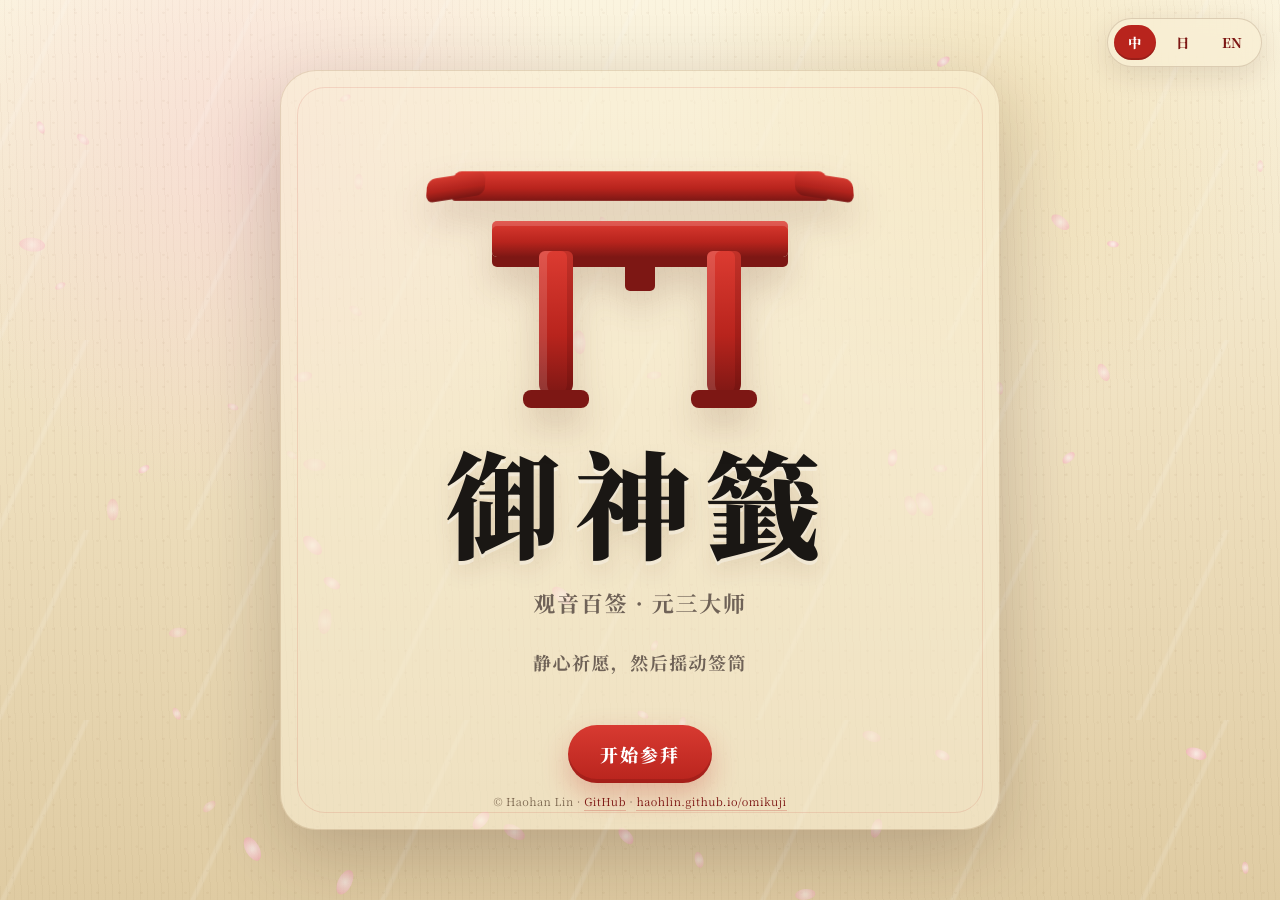
==== commit 5cde7f98: "Tighten shrine slip image export" ====
--- a/index.html
+++ b/index.html
@@ -8,7 +8,7 @@
 <meta property="og:title" content="御神籤 · Omikuji">
 <meta property="og:description" content="振一振签筒，抽一支心签。观音百签 · 中日英三语。">
 <meta property="og:type" content="website">
-<link rel="stylesheet" href="style.css?v=20260429-secret-debug">
+<link rel="stylesheet" href="style.css?v=20260429-reference-export-dense">
 <link rel="preconnect" href="https://fonts.googleapis.com">
 <link rel="preconnect" href="https://fonts.gstatic.com" crossorigin>
 <link href="https://fonts.googleapis.com/css2?family=Noto+Serif+SC:wght@400;500;700;900&family=Noto+Serif+JP:wght@400;500;700;900&family=Ma+Shan+Zheng&family=ZCOOL+KuaiLe&display=swap" rel="stylesheet">
@@ -125,6 +125,6 @@
 </section>
 
 <script src="data/omikuji.js"></script>
-<script src="app.js?v=20260429-secret-debug"></script>
+<script src="app.js?v=20260429-reference-export-dense"></script>
 </body>
 </html>
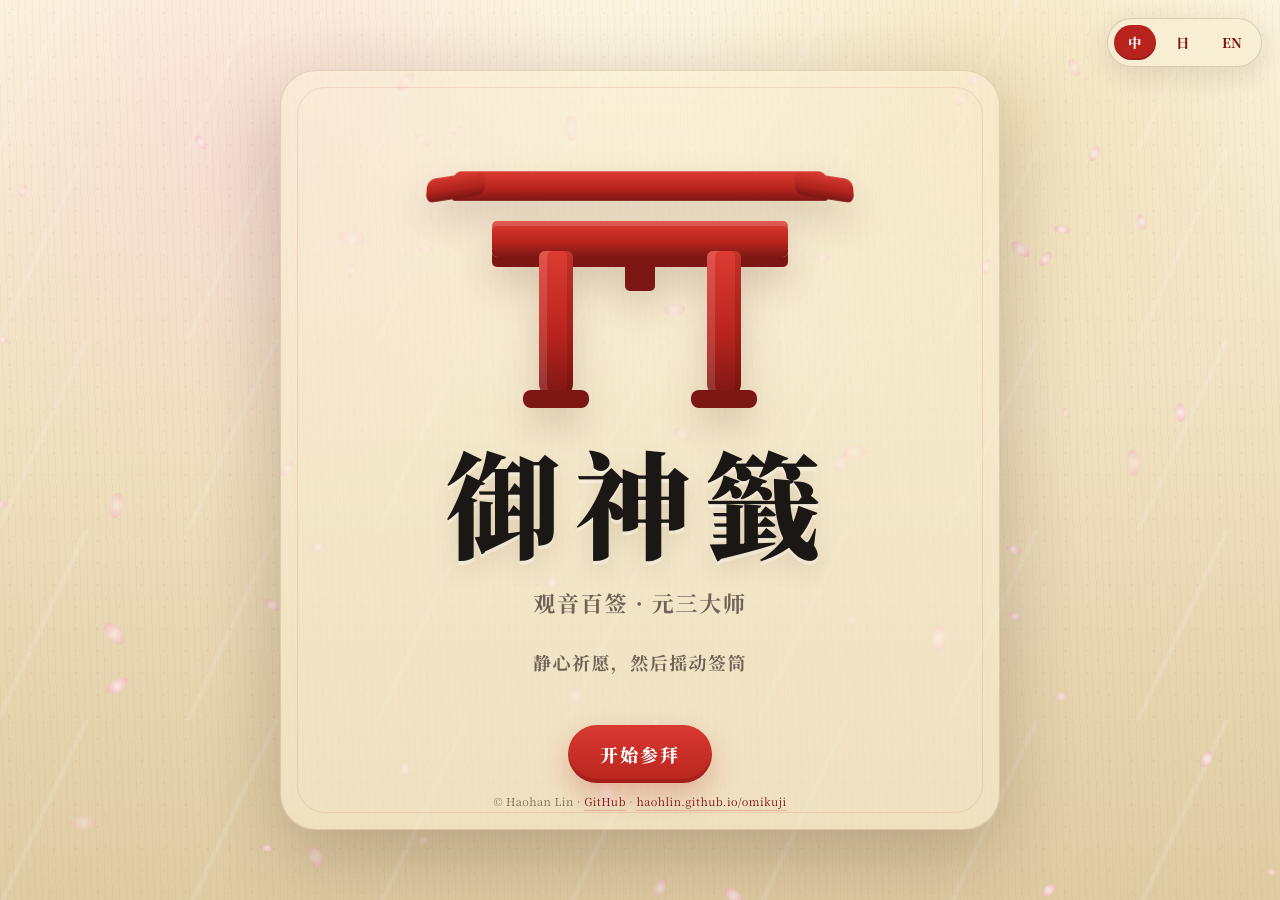
==== commit 6373f256: "Make shrine slip export narrow" ====
--- a/index.html
+++ b/index.html
@@ -8,7 +8,7 @@
 <meta property="og:title" content="御神籤 · Omikuji">
 <meta property="og:description" content="振一振签筒，抽一支心签。观音百签 · 中日英三语。">
 <meta property="og:type" content="website">
-<link rel="stylesheet" href="style.css?v=20260429-reference-export-dense">
+<link rel="stylesheet" href="style.css?v=20260429-reference-export-narrow2">
 <link rel="preconnect" href="https://fonts.googleapis.com">
 <link rel="preconnect" href="https://fonts.gstatic.com" crossorigin>
 <link href="https://fonts.googleapis.com/css2?family=Noto+Serif+SC:wght@400;500;700;900&family=Noto+Serif+JP:wght@400;500;700;900&family=Ma+Shan+Zheng&family=ZCOOL+KuaiLe&display=swap" rel="stylesheet">
@@ -125,6 +125,6 @@
 </section>
 
 <script src="data/omikuji.js"></script>
-<script src="app.js?v=20260429-reference-export-dense"></script>
+<script src="app.js?v=20260429-reference-export-narrow2"></script>
 </body>
 </html>
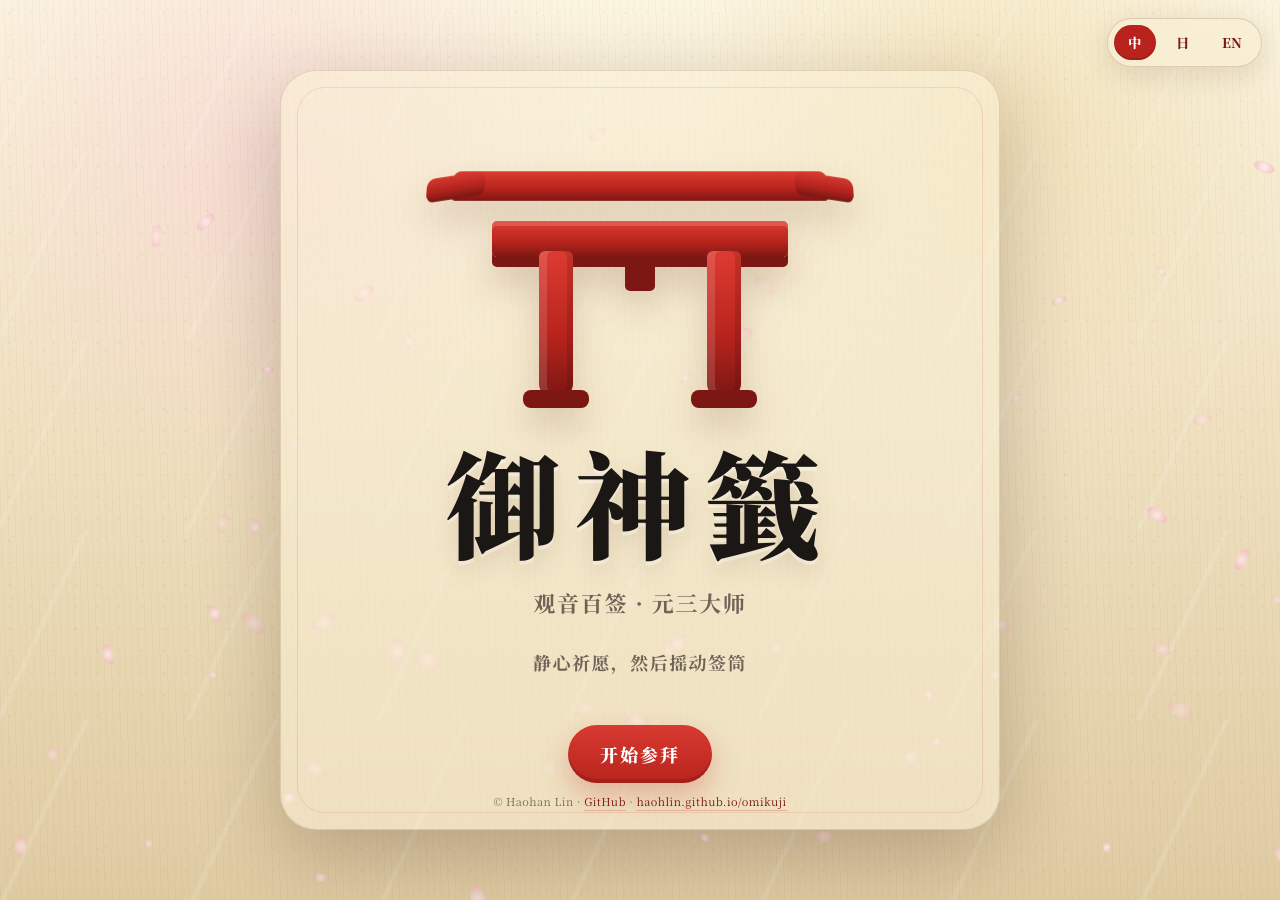
==== commit 088a6975: "Normalize fortune label colors" ====
--- a/index.html
+++ b/index.html
@@ -8,7 +8,7 @@
 <meta property="og:title" content="御神籤 · Omikuji">
 <meta property="og:description" content="振一振签筒，抽一支心签。观音百签 · 中日英三语。">
 <meta property="og:type" content="website">
-<link rel="stylesheet" href="style.css?v=20260429-reference-export-narrow2">
+<link rel="stylesheet" href="style.css?v=20260429-fortune-tone-color">
 <link rel="preconnect" href="https://fonts.googleapis.com">
 <link rel="preconnect" href="https://fonts.gstatic.com" crossorigin>
 <link href="https://fonts.googleapis.com/css2?family=Noto+Serif+SC:wght@400;500;700;900&family=Noto+Serif+JP:wght@400;500;700;900&family=Ma+Shan+Zheng&family=ZCOOL+KuaiLe&display=swap" rel="stylesheet">
@@ -125,6 +125,6 @@
 </section>
 
 <script src="data/omikuji.js"></script>
-<script src="app.js?v=20260429-reference-export-narrow2"></script>
+<script src="app.js?v=20260429-fortune-tone-color"></script>
 </body>
 </html>
--- a/style.css
+++ b/style.css
@@ -271,18 +271,17 @@
 }
 html[data-lang="zh"] .poem-alt-text,
 html[data-lang="zh"] .summary,
-html[data-lang="zh"] .aspect span{font-weight:600!important;color:#111!important}
+html[data-lang="zh"] .aspect span{font-weight:500!important;color:#111!important}
 html[data-lang="zh"] .paper-num,
 html[data-lang="zh"] .paper-shrine,
-html[data-lang="zh"] .paper-fortune,
 html[data-lang="zh"] .paper-title-vertical,
 html[data-lang="zh"] .poem-zh,
 html[data-lang="zh"] .poem-alt-label,
 html[data-lang="zh"] .summary-label,
-html[data-lang="zh"] .aspect b{font-weight:900!important;color:#0d0d0c!important}
+html[data-lang="zh"] .aspect b{font-weight:900!important;color:#111!important}
+html[data-lang="zh"] .paper-fortune{font-weight:900!important;color:#111!important}
 html[data-lang="zh"] #paper[data-layout="reference"] .paper-num,
 html[data-lang="zh"] #paper[data-layout="reference"] .paper-shrine,
-html[data-lang="zh"] #paper[data-layout="reference"] .paper-fortune,
 html[data-lang="zh"] #paper[data-layout="reference"] .paper-title-vertical,
 html[data-lang="zh"] #paper[data-layout="reference"] .poem-zh,
 html[data-lang="zh"] #paper[data-layout="reference"] .poem-alt-label,
@@ -290,17 +289,23 @@
 html[data-lang="zh"] #paper[data-layout="reference"] .aspect b,
 html[data-lang="zh"] #paper[data-layout="card"] .paper-num,
 html[data-lang="zh"] #paper[data-layout="card"] .paper-shrine,
-html[data-lang="zh"] #paper[data-layout="card"] .paper-fortune,
 html[data-lang="zh"] #paper[data-layout="card"] .poem-zh,
 html[data-lang="zh"] #paper[data-layout="card"] .poem-alt-label,
 html[data-lang="zh"] #paper[data-layout="card"] .summary-label,
-html[data-lang="zh"] #paper[data-layout="card"] .aspect b{font-family:var(--serif)!important;font-weight:900!important;color:#0d0d0c!important;font-variant-east-asian:normal}
+html[data-lang="zh"] #paper[data-layout="card"] .aspect b{font-family:var(--serif)!important;font-weight:900!important;color:#111!important;font-variant-east-asian:normal}
+html[data-lang="zh"] #paper[data-layout="reference"] .paper-fortune,
+html[data-lang="zh"] #paper[data-layout="card"] .paper-fortune{font-family:var(--serif)!important;font-weight:900!important;color:#111!important;font-variant-east-asian:normal}
 html[data-lang="zh"] #paper[data-layout="reference"] .poem-alt-text,
 html[data-lang="zh"] #paper[data-layout="reference"] .summary,
 html[data-lang="zh"] #paper[data-layout="reference"] .aspect span,
 html[data-lang="zh"] #paper[data-layout="card"] .poem-alt-text,
 html[data-lang="zh"] #paper[data-layout="card"] .summary,
 html[data-lang="zh"] #paper[data-layout="card"] .aspect span{font-family:var(--serif)!important;font-weight:600!important;color:#111!important;font-variant-east-asian:normal}
+
+html[data-lang="zh"] #paper[data-fortune-tone="good"] .paper-fortune,
+html[data-lang="ja"] #paper[data-fortune-tone="good"] .paper-fortune{color:var(--torii)!important}
+html[data-lang="zh"] #paper[data-fortune-tone="bad"] .paper-fortune,
+html[data-lang="ja"] #paper[data-fortune-tone="bad"] .paper-fortune{color:#111!important}
 
 #paper[data-layout="card"]{width:min(100%,520px)}
 #paper[data-layout="card"] .paper-crest{display:none}
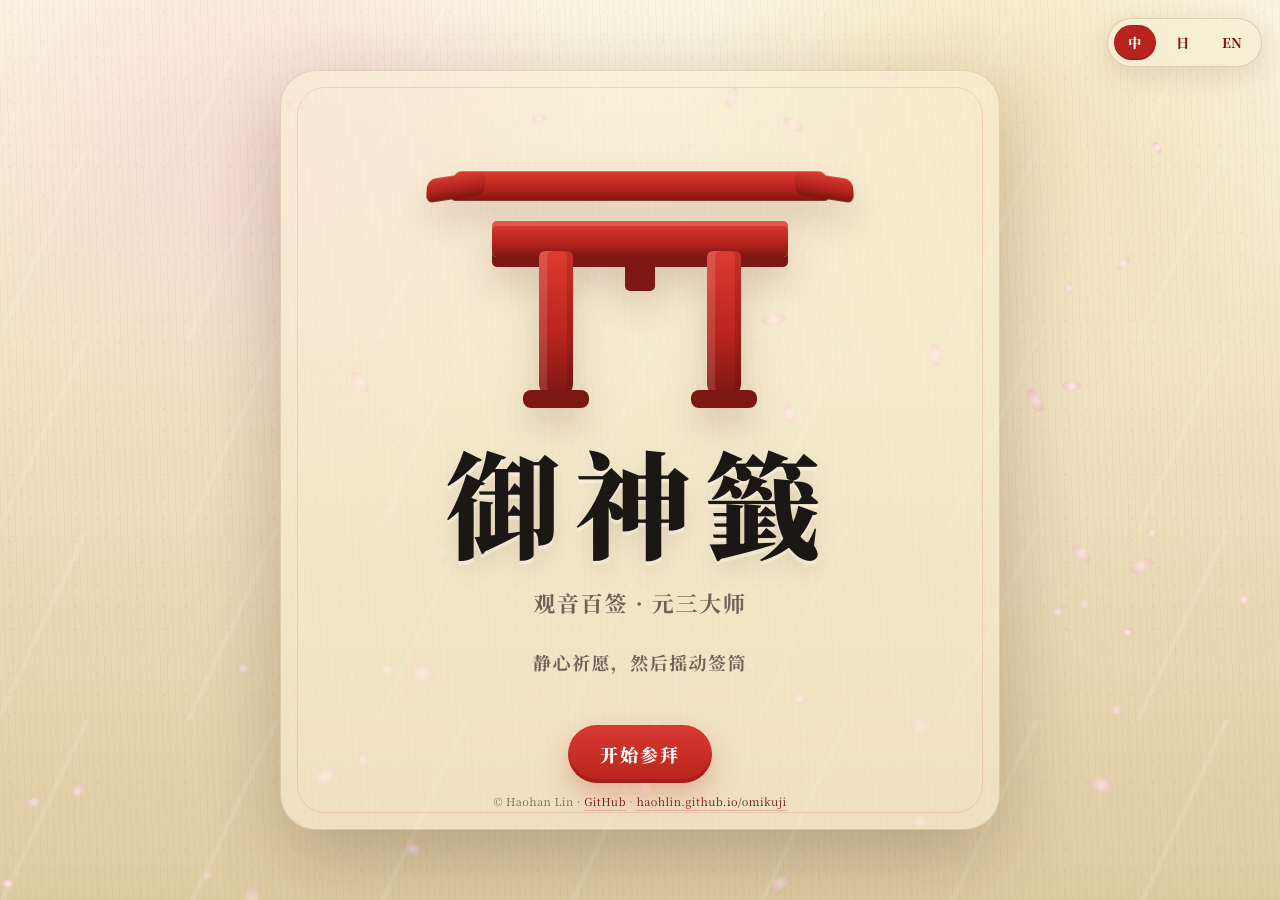
==== commit 5bfe7586: "Tune Chinese result typography" ====
--- a/index.html
+++ b/index.html
@@ -8,7 +8,7 @@
 <meta property="og:title" content="御神籤 · Omikuji">
 <meta property="og:description" content="振一振签筒，抽一支心签。观音百签 · 中日英三语。">
 <meta property="og:type" content="website">
-<link rel="stylesheet" href="style.css?v=20260429-fortune-tone-color">
+<link rel="stylesheet" href="style.css?v=20260429-card-title-ink-weight">
 <link rel="preconnect" href="https://fonts.googleapis.com">
 <link rel="preconnect" href="https://fonts.gstatic.com" crossorigin>
 <link href="https://fonts.googleapis.com/css2?family=Noto+Serif+SC:wght@400;500;700;900&family=Noto+Serif+JP:wght@400;500;700;900&family=Ma+Shan+Zheng&family=ZCOOL+KuaiLe&display=swap" rel="stylesheet">
@@ -125,6 +125,6 @@
 </section>
 
 <script src="data/omikuji.js"></script>
-<script src="app.js?v=20260429-fortune-tone-color"></script>
+<script src="app.js?v=20260429-card-title-ink-weight"></script>
 </body>
 </html>
--- a/style.css
+++ b/style.css
@@ -12,6 +12,7 @@
   --wood-dark:#523018;
   --shadow:0 26px 80px rgba(45,18,10,.23);
   --serif:"Noto Serif SC","Noto Serif JP","Songti SC","Yu Mincho","Hiragino Mincho ProN",serif;
+  --zh-serif:"Noto Serif SC","Songti SC","Noto Serif JP","Yu Mincho","Hiragino Mincho ProN",serif;
   --jp-serif:"Noto Serif JP","Yu Mincho","Hiragino Mincho ProN",serif;
   --latin-serif:Georgia,"Times New Roman",serif;
   --brush:"Ma Shan Zheng","ZCOOL KuaiLe",cursive;
@@ -264,7 +265,7 @@
 html[data-lang="zh"] .aspect,
 html[data-lang="zh"] .aspect b,
 html[data-lang="zh"] .aspect span{
-  font-family:var(--serif)!important;
+  font-family:var(--zh-serif)!important;
   font-synthesis:none;
   font-variant-east-asian:normal;
   text-rendering:geometricPrecision;
@@ -286,26 +287,30 @@
 html[data-lang="zh"] #paper[data-layout="reference"] .poem-zh,
 html[data-lang="zh"] #paper[data-layout="reference"] .poem-alt-label,
 html[data-lang="zh"] #paper[data-layout="reference"] .summary-label,
-html[data-lang="zh"] #paper[data-layout="reference"] .aspect b,
+html[data-lang="zh"] #paper[data-layout="reference"] .aspect b{font-family:var(--serif)!important;font-weight:900!important;color:#111!important;font-variant-east-asian:normal}
 html[data-lang="zh"] #paper[data-layout="card"] .paper-num,
 html[data-lang="zh"] #paper[data-layout="card"] .paper-shrine,
-html[data-lang="zh"] #paper[data-layout="card"] .poem-zh,
+html[data-lang="zh"] #paper[data-layout="card"] .poem-zh{font-family:var(--zh-serif)!important;font-weight:900!important;color:#111!important;font-variant-east-asian:normal}
 html[data-lang="zh"] #paper[data-layout="card"] .poem-alt-label,
 html[data-lang="zh"] #paper[data-layout="card"] .summary-label,
-html[data-lang="zh"] #paper[data-layout="card"] .aspect b{font-family:var(--serif)!important;font-weight:900!important;color:#111!important;font-variant-east-asian:normal}
+html[data-lang="zh"] #paper[data-layout="card"] .aspect b{font-family:var(--zh-serif)!important;font-weight:700!important;color:var(--torii-dark)!important;font-variant-east-asian:normal}
 html[data-lang="zh"] #paper[data-layout="reference"] .paper-fortune,
 html[data-lang="zh"] #paper[data-layout="card"] .paper-fortune{font-family:var(--serif)!important;font-weight:900!important;color:#111!important;font-variant-east-asian:normal}
+html[data-lang="zh"] #paper[data-layout="card"] .paper-fortune{font-family:var(--zh-serif)!important}
 html[data-lang="zh"] #paper[data-layout="reference"] .poem-alt-text,
 html[data-lang="zh"] #paper[data-layout="reference"] .summary,
-html[data-lang="zh"] #paper[data-layout="reference"] .aspect span,
+html[data-lang="zh"] #paper[data-layout="reference"] .aspect span{font-family:var(--serif)!important;font-weight:600!important;color:#111!important;font-variant-east-asian:normal}
 html[data-lang="zh"] #paper[data-layout="card"] .poem-alt-text,
 html[data-lang="zh"] #paper[data-layout="card"] .summary,
-html[data-lang="zh"] #paper[data-layout="card"] .aspect span{font-family:var(--serif)!important;font-weight:600!important;color:#111!important;font-variant-east-asian:normal}
+html[data-lang="zh"] #paper[data-layout="card"] .aspect span{font-family:var(--zh-serif)!important;font-weight:400!important;color:#111!important;font-variant-east-asian:normal}
 
 html[data-lang="zh"] #paper[data-fortune-tone="good"] .paper-fortune,
 html[data-lang="ja"] #paper[data-fortune-tone="good"] .paper-fortune{color:var(--torii)!important}
 html[data-lang="zh"] #paper[data-fortune-tone="bad"] .paper-fortune,
 html[data-lang="ja"] #paper[data-fortune-tone="bad"] .paper-fortune{color:#111!important}
+html[data-lang="zh"] #paper[data-layout="card"] .poem-alt-label,
+html[data-lang="zh"] #paper[data-layout="card"] .summary-label,
+html[data-lang="zh"] #paper[data-layout="card"] .aspect b{color:var(--torii-dark)!important}
 
 #paper[data-layout="card"]{width:min(100%,520px)}
 #paper[data-layout="card"] .paper-crest{display:none}
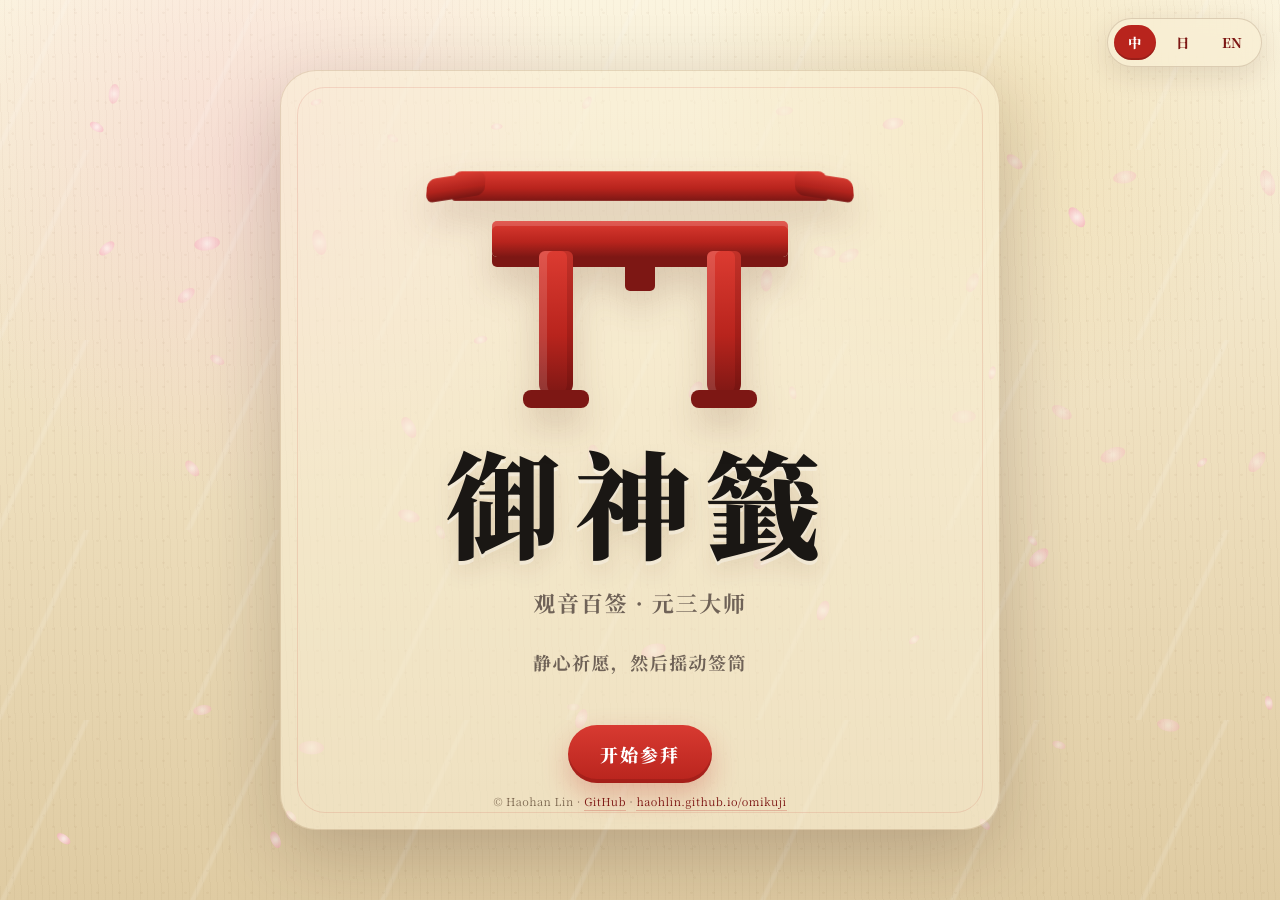
==== commit ce11dfbd: "Add paper footnote spacing" ====
--- a/index.html
+++ b/index.html
@@ -8,7 +8,7 @@
 <meta property="og:title" content="御神籤 · Omikuji">
 <meta property="og:description" content="振一振签筒，抽一支心签。观音百签 · 中日英三语。">
 <meta property="og:type" content="website">
-<link rel="stylesheet" href="style.css?v=20260429-card-title-ink-weight">
+<link rel="stylesheet" href="style.css?v=20260429-paper-footnote-gap">
 <link rel="preconnect" href="https://fonts.googleapis.com">
 <link rel="preconnect" href="https://fonts.gstatic.com" crossorigin>
 <link href="https://fonts.googleapis.com/css2?family=Noto+Serif+SC:wght@400;500;700;900&family=Noto+Serif+JP:wght@400;500;700;900&family=Ma+Shan+Zheng&family=ZCOOL+KuaiLe&display=swap" rel="stylesheet">
@@ -125,6 +125,6 @@
 </section>
 
 <script src="data/omikuji.js"></script>
-<script src="app.js?v=20260429-card-title-ink-weight"></script>
+<script src="app.js?v=20260429-paper-footnote-gap"></script>
 </body>
 </html>
--- a/style.css
+++ b/style.css
@@ -110,7 +110,7 @@
 .shrine-sub{font-size:clamp(16px,3vw,22px)}.shrine-inst{font-size:clamp(14px,2.5vw,18px)}
 .stage-footnote{position:absolute;bottom:18px;left:24px;right:24px;margin:0;color:rgba(80,55,35,.70);font-size:11px;line-height:1.45;letter-spacing:.04em;text-align:center;z-index:3}
 .stage-footnote a{color:var(--torii-dark);border-bottom:1px solid rgba(184,36,29,.24)}
-.paper-note{position:relative;bottom:auto;left:auto;right:auto;margin:10px 0 0;padding:0 8px}
+.paper-note{position:relative;bottom:auto;left:auto;right:auto;margin:30px 0 0;padding:0 8px 18px}
 .go-btn,.mini-btn{
   appearance:none;border:0;cursor:pointer;font-family:var(--serif);font-weight:900;letter-spacing:.11em;
   transition:transform .16s ease,box-shadow .16s ease,opacity .16s ease,filter .16s ease;
@@ -179,7 +179,7 @@
 @media (max-width:640px){
   .stage{padding-bottom:56px}
   .stage-footnote{font-size:10px;left:14px;right:14px;bottom:12px}
-  .paper-note{position:relative;bottom:auto;left:auto;right:auto;margin-top:8px}
+  .paper-note{position:relative;bottom:auto;left:auto;right:auto;margin:24px 0 0;padding:0 8px 16px}
 
   body{padding:12px 10px}.stage{width:100%;min-height:calc(100dvh - 24px);border-radius:28px;padding:58px 16px 34px}.stage::before{inset:10px;border-radius:22px}
   .lang-switch{top:10px;right:10px}.lang-switch button{padding:7px 9px;min-width:36px;font-size:12px}
@@ -359,7 +359,7 @@
 @media (max-width:640px){
   .stage{padding-bottom:56px}
   .stage-footnote{font-size:10px;left:14px;right:14px;bottom:12px}
-  .paper-note{position:relative;bottom:auto;left:auto;right:auto;margin-top:8px}
+  .paper-note{position:relative;bottom:auto;left:auto;right:auto;margin:24px 0 0;padding:0 8px 16px}
 
   #paper[data-layout="reference"]{width:min(100%,360px)}
   #paper[data-layout="reference"] .omikuji-frame{margin:10px 12px 14px;padding:13px 10px 4px;grid-template-columns:1.08fr .92fr;grid-template-rows:auto auto auto auto auto minmax(48px,1fr);gap:8px;min-height:760px}
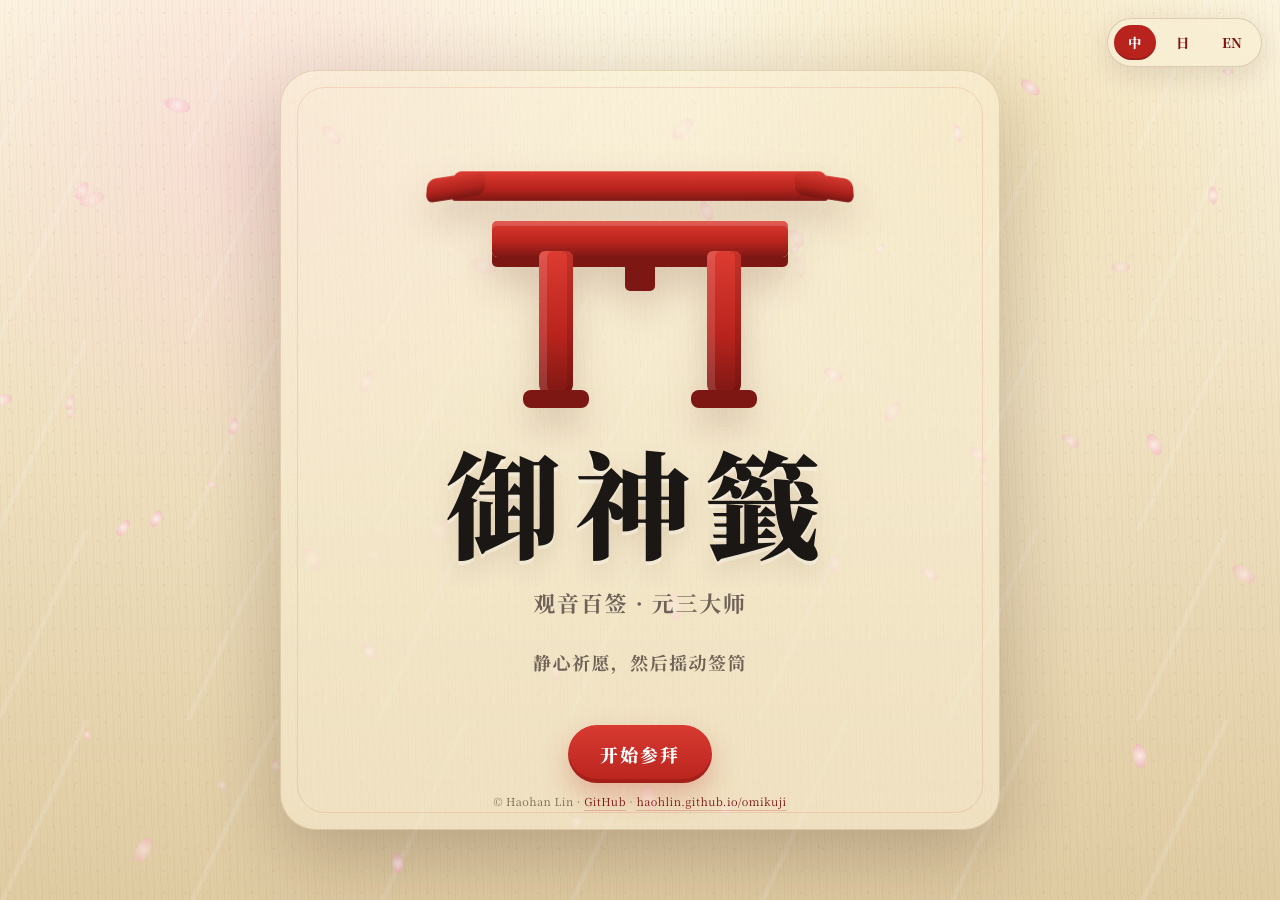
==== commit 66b9fcf7: "Clean up web app code and styles app.js: remove unused canvas helpers and state, share the fortune a" ====
--- a/index.html
+++ b/index.html
@@ -8,10 +8,10 @@
 <meta property="og:title" content="御神籤 · Omikuji">
 <meta property="og:description" content="振一振签筒，抽一支心签。观音百签 · 中日英三语。">
 <meta property="og:type" content="website">
-<link rel="stylesheet" href="style.css?v=20260429-paper-footnote-gap">
+<link rel="stylesheet" href="style.css?v=20261112-cleanup">
 <link rel="preconnect" href="https://fonts.googleapis.com">
 <link rel="preconnect" href="https://fonts.gstatic.com" crossorigin>
-<link href="https://fonts.googleapis.com/css2?family=Noto+Serif+SC:wght@400;500;700;900&family=Noto+Serif+JP:wght@400;500;700;900&family=Ma+Shan+Zheng&family=ZCOOL+KuaiLe&display=swap" rel="stylesheet">
+<link href="https://fonts.googleapis.com/css2?family=Noto+Serif+SC:wght@400;500;700;900&family=Noto+Serif+JP:wght@400;500;700;900&display=swap" rel="stylesheet">
 <link rel="icon" href="data:image/svg+xml,<svg xmlns='http://www.w3.org/2000/svg' viewBox='0 0 100 100'><text y='.9em' font-size='90'>⛩️</text></svg>">
 </head>
 <body>
@@ -58,7 +58,7 @@
       <button type="submit" data-i18n="debugShow">表示</button>
     </form>
   </div>
-  <button id="go-draw" class="go-btn hidden" data-i18n="draw">籤を引く</button>
+  <button id="go-draw" class="go-btn" data-i18n="draw">籤を引く</button>
   <button id="go-back1" class="mini-btn ghost" data-i18n="back">戻る</button>
   <p class="stage-footnote">© Haohan Lin · <a href="https://github.com/haohlin/omikuji" target="_blank" rel="noopener">GitHub</a> · <a href="https://haohlin.github.io/omikuji/" target="_blank" rel="noopener">haohlin.github.io/omikuji</a></p>
 </section>
@@ -125,6 +125,6 @@
 </section>
 
 <script src="data/omikuji.js"></script>
-<script src="app.js?v=20260429-paper-footnote-gap"></script>
+<script src="app.js?v=20261112-cleanup"></script>
 </body>
 </html>
--- a/style.css
+++ b/style.css
@@ -4,18 +4,11 @@
   --torii-dark:#7d1714;
   --ink:#1a1714;
   --muted:#6f6257;
-  --paper:#f4ebd0;
-  --paper-deep:#dfcfa6;
-  --gold:#d6a83d;
-  --sakura:#f8c8d4;
-  --wood:#8a5630;
-  --wood-dark:#523018;
   --shadow:0 26px 80px rgba(45,18,10,.23);
   --serif:"Noto Serif SC","Noto Serif JP","Songti SC","Yu Mincho","Hiragino Mincho ProN",serif;
   --zh-serif:"Noto Serif SC","Songti SC","Noto Serif JP","Yu Mincho","Hiragino Mincho ProN",serif;
   --jp-serif:"Noto Serif JP","Yu Mincho","Hiragino Mincho ProN",serif;
   --latin-serif:Georgia,"Times New Roman",serif;
-  --brush:"Ma Shan Zheng","ZCOOL KuaiLe",cursive;
 }
 html,body{width:100%;min-height:100%;margin:0;overflow-x:hidden}
 html{background:#efe2c4;color:var(--ink);font-family:var(--serif);font-synthesis:none;text-rendering:geometricPrecision}
@@ -88,9 +81,7 @@
   content:"";position:absolute;inset:16px;border:1px solid rgba(184,36,29,.12);border-radius:28px;pointer-events:none;
 }
 .stage.active{display:grid;animation:stageIn .58s cubic-bezier(.2,.9,.2,1) both}
-.stage.leaving{animation:stageOut .28s ease both}
 @keyframes stageIn{from{opacity:0;transform:translateY(18px) scale(.985);filter:blur(3px)}to{opacity:1;transform:none;filter:none}}
-@keyframes stageOut{to{opacity:0;transform:translateY(-10px) scale(.99);filter:blur(2px)}}
 .torii{position:relative;width:min(76vw,390px);height:270px;margin:0 auto 14px;filter:drop-shadow(0 18px 18px rgba(82,25,14,.18))}
 .torii-top,.torii-beam,.torii-pillar{position:absolute;background:linear-gradient(180deg,#dc3b31 0%,var(--torii) 58%,var(--torii-dark) 100%)}
 .torii-top{left:2%;right:2%;top:28px;height:30px;border-radius:8px 8px 3px 3px;transform:perspective(500px) rotateX(10deg)}
@@ -102,7 +93,7 @@
 .torii-pillar{top:108px;width:34px;height:145px;border-radius:6px 6px 12px 12px;box-shadow:inset 8px 0 rgba(255,255,255,.13),inset -6px 0 rgba(60,0,0,.16)}
 .torii-pillar.left{left:24%}.torii-pillar.right{right:24%}
 .torii-pillar::after{content:"";position:absolute;left:-16px;right:-16px;bottom:-12px;height:18px;border-radius:8px;background:var(--torii-dark)}
-.shrine-title{margin:4px 0 8px;font-size:clamp(58px,14vw,116px);line-height:.95;font-family:var(--jp-serif);font-weight:900;color:var(--ink);letter-spacing:.12em;text-shadow:0 4px 0 rgba(255,255,255,.35),0 11px 25px rgba(73,34,10,.12);writing-mode:horizontal-tb;font-variant-east-asian:traditional;white-space:nowrap}
+.shrine-title{margin:4px 0 8px;font-size:clamp(58px,14vw,116px);line-height:.95;font-weight:900;color:var(--ink);text-shadow:0 4px 0 rgba(255,255,255,.35),0 11px 25px rgba(73,34,10,.12);writing-mode:horizontal-tb;font-variant-east-asian:traditional;white-space:nowrap}
 html[data-lang="zh"] .shrine-title{font-family:var(--serif);font-weight:900;letter-spacing:.12em;font-variant-east-asian:normal}
 html[data-lang="ja"] .shrine-title{font-family:var(--jp-serif);font-weight:900;letter-spacing:.18em}
 html[data-lang="en"] .shrine-title{font-family:var(--latin-serif);font-size:clamp(48px,11vw,86px);letter-spacing:.05em}
@@ -121,8 +112,7 @@
 }
 .go-btn:hover,.mini-btn:hover{transform:translateY(-2px);filter:saturate(1.04)}
 .go-btn:active,.mini-btn:active{transform:translateY(1px)}
-.hidden{opacity:0!important;pointer-events:none;transform:translateY(8px) scale(.96)!important}
-.mini-btn{padding:11px 18px;border-radius:999px;color:var(--torii-dark);background:rgba(255,250,232,.82);border:1px solid rgba(184,36,29,.2);box-shadow:0 8px 18px rgba(67,34,9,.1)}
+.mini-btn{padding:11px 18px;border-radius:999px;color:var(--torii-dark);border:1px solid rgba(184,36,29,.2);box-shadow:0 8px 18px rgba(67,34,9,.1)}
 .mini-btn.ghost{margin-top:16px;background:transparent;color:var(--muted);box-shadow:none}
 #stage-shake{gap:16px}
 .shake-prompt{font-size:clamp(18px,4.4vw,28px);color:var(--ink)}
@@ -148,69 +138,48 @@
 .stick-number{margin:22px 0 4px;font-family:var(--serif);font-weight:900;font-size:clamp(34px,8vw,62px);color:var(--ink)}
 @keyframes stickRise{from{opacity:0;transform:translateY(90px) rotate(-18deg)}to{opacity:1;transform:translateY(0) rotate(-7deg)}}
 #stage-paper{padding:28px 12px;background:rgba(250,241,215,.42)}
-#paper{width:min(100%,500px);perspective:1200px}
-.paper-inner{position:relative;padding:0;border-radius:4px;background:#f8f5ec;text-align:left;transform-origin:top center;animation:paperOpen .75s cubic-bezier(.2,.9,.2,1) both;box-shadow:0 28px 84px rgba(42,24,10,.28),0 2px 0 rgba(255,255,255,.55) inset;overflow:visible}
+#paper{perspective:1200px}
+.paper-inner{position:relative;padding:0;border-radius:4px;text-align:left;transform-origin:top center;animation:paperOpen .75s cubic-bezier(.2,.9,.2,1) both;overflow:visible}
 .paper-inner::before{content:"";position:absolute;inset:0;pointer-events:none;z-index:0;background:
   radial-gradient(circle at 14% 18%,rgba(0,0,0,.055) 0 1px,transparent 1.4px),
   radial-gradient(circle at 72% 44%,rgba(0,0,0,.04) 0 1px,transparent 1.5px),
   repeating-linear-gradient(92deg,rgba(80,62,38,.032) 0 1px,transparent 1px 9px),
   linear-gradient(90deg,rgba(255,255,255,.32),transparent 26%,rgba(80,50,22,.055));background-size:19px 19px,27px 27px,100% 100%,100% 100%;mix-blend-mode:multiply}
 .paper-inner::after{content:"";position:absolute;inset:7px;border:1px solid rgba(18,17,15,.86);pointer-events:none;z-index:1}
-.omikuji-frame{position:relative;z-index:2;margin:10px;padding:0;border:1.5px solid rgba(18,17,15,.95);background:rgba(248,245,236,.86);color:#111;filter:sepia(.08);font-family:var(--serif);font-synthesis:none;font-variant-east-asian:proportional-width;text-rendering:geometricPrecision}
-.omikuji-header{height:92px;display:grid;grid-template-columns:1fr 1fr;border-bottom:1.5px solid #151515;background:rgba(255,255,255,.2)}
-.header-cell{display:grid;place-items:center;padding:8px 6px;text-align:center}.header-cell+ .header-cell{border-left:1.5px solid #151515}
-.paper-num,.paper-fortune{display:block;font-family:var(--serif);font-weight:900;color:#050505;letter-spacing:.05em;line-height:1;text-shadow:none}.paper-num{font-size:29px}.paper-fortune{font-size:52px}
+.omikuji-frame{position:relative;z-index:2;color:#111;font-synthesis:none;font-variant-east-asian:proportional-width;text-rendering:geometricPrecision}
+.header-cell{place-items:center}
+.paper-num,.paper-fortune{display:block;text-shadow:none}
 .header-cell small{margin-top:5px;font-family:var(--latin-serif);font-size:10px;letter-spacing:.06em;color:#222;line-height:1.1;text-transform:uppercase}
-.omikuji-body{min-height:690px;display:grid;grid-template-columns:1.36fr .76fr 1.02fr .86fr;gap:0;border-bottom:1.5px solid #151515;overflow:hidden}
-.omikuji-body>div{min-width:0;border-left:1px solid rgba(20,20,20,.9)}.omikuji-body>div:first-child{border-left:0}
-.vertical-main{display:flex;flex-direction:row-reverse;align-items:stretch;justify-content:center;gap:12px;padding:18px 10px 16px;writing-mode:vertical-rl;text-orientation:upright}
+.omikuji-body{grid-template-columns:1.36fr .76fr 1.02fr .86fr;gap:0}
+.vertical-main{flex-direction:row-reverse;align-items:stretch;justify-content:center;gap:12px}
 .paper-title-vertical{font-family:var(--jp-serif);font-size:18px;font-weight:900;letter-spacing:.18em;border-left:1px solid #222;padding-left:8px;color:#111;line-height:1.2}
-.poem-zh{font-family:var(--serif);font-weight:900;font-size:31px;line-height:1.34;letter-spacing:.08em;text-align:start;white-space:pre-line;color:#080808;margin:0;max-height:635px;writing-mode:vertical-rl;text-orientation:upright}
-html[data-lang="zh"] .poem-zh{font-family:var(--serif);font-weight:900;font-size:31px;line-height:1.34;letter-spacing:.08em}
-html[data-lang="ja"] .poem-zh,.poem-alt-text{font-family:var(--jp-serif)}
-html[data-lang="en"] .poem-zh{font-family:var(--latin-serif);font-size:18px;line-height:1.45;letter-spacing:.01em;writing-mode:horizontal-tb;text-orientation:mixed;text-align:left;padding:18px 12px;overflow:hidden;max-height:none}
-.poem-alt-wrap,.summary-wrap,.aspects{writing-mode:vertical-rl;text-orientation:mixed;padding:16px 9px;overflow:hidden;font-family:var(--serif);font-weight:500;line-height:1.65}
-.poem-alt-label,.summary-label{font-family:var(--serif);font-weight:900;font-size:13px;letter-spacing:.18em;color:#111;border-left:1px solid #222;padding-left:5px;margin-left:8px;line-height:1.25}.poem-alt-text{white-space:pre-line;color:#111;line-height:1.65;font-size:13px;font-weight:500}
-.summary{font-size:13px;line-height:1.7;color:#111;background:transparent;padding:0;border-radius:0;margin:0;font-family:var(--serif);font-weight:500}
-.aspects{display:flex;flex-direction:column;gap:9px;margin:0}.aspect{padding:0;background:transparent;border:0;break-inside:avoid}.aspect b{display:inline;color:#111;font-size:12px;margin:0 0 0 3px;letter-spacing:.04em;font-family:var(--serif);font-weight:900}.aspect b::before{content:"○";font-weight:400;margin-bottom:3px}.aspect span{display:inline;color:#111;font-size:12px;line-height:1.58;font-family:var(--serif);font-weight:500}
-.omikuji-footer-mark{height:58px;display:grid;grid-template-columns:1fr 1fr;text-align:center;align-items:center;font-family:var(--jp-serif);font-weight:900;font-size:25px;letter-spacing:.08em}.omikuji-footer-mark span+span{border-left:1.5px solid #151515}.omikuji-footer-mark span{height:100%;display:grid;place-items:center}
+.poem-zh{text-align:start;margin:0;writing-mode:vertical-rl;text-orientation:upright}
+html[data-lang="en"] .poem-zh{writing-mode:horizontal-tb;text-orientation:mixed;padding:18px 12px;overflow:hidden}
+.poem-alt-wrap,.summary-wrap,.aspects{font-family:var(--serif);font-weight:500;line-height:1.65}
+.summary{background:transparent;padding:0;border-radius:0;margin:0}
+.aspects{flex-direction:column}.aspect{break-inside:avoid}.aspect b::before{font-weight:400;margin-bottom:3px}
+.omikuji-footer-mark{grid-template-columns:1fr 1fr;align-items:center}.omikuji-footer-mark span{place-items:center}
 .paper-footer{position:relative;z-index:3;display:flex;gap:12px;justify-content:center;flex-wrap:wrap;margin:16px 0 0;padding:0;border:0}.paper-footer .mini-btn{background:rgba(255,250,232,.94)}
 .toast{position:fixed;left:50%;bottom:26px;z-index:40;transform:translateX(-50%) translateY(20px);opacity:0;padding:12px 18px;border-radius:999px;background:rgba(26,23,20,.88);color:#fff;box-shadow:0 12px 36px rgba(0,0,0,.22);transition:.25s ease;font-size:14px}.toast.show{opacity:1;transform:translateX(-50%) translateY(0)}
 @media (max-width:640px){
-  .stage{padding-bottom:56px}
-  .stage-footnote{font-size:10px;left:14px;right:14px;bottom:12px}
-  .paper-note{position:relative;bottom:auto;left:auto;right:auto;margin:24px 0 0;padding:0 8px 16px}
-
   body{padding:12px 10px}.stage{width:100%;min-height:calc(100dvh - 24px);border-radius:28px;padding:58px 16px 34px}.stage::before{inset:10px;border-radius:22px}
   .lang-switch{top:10px;right:10px}.lang-switch button{padding:7px 9px;min-width:36px;font-size:12px}
   .debug-lot{top:auto;left:10px;right:auto;bottom:calc(14px + env(safe-area-inset-bottom));width:max-content;max-width:calc(100vw - 20px);z-index:30}.debug-toggle{padding:7px 10px;font-size:12px}.debug-form{gap:5px}.debug-form input{width:68px;padding:6px 8px}.debug-form label,.debug-form button{font-size:11px}
   .torii{height:230px;width:310px;max-width:84vw}.torii-pillar{height:126px}.torii-pillar.left{left:22%}.torii-pillar.right{right:22%}
   #box-wrap{width:260px;height:302px}#box{transform:scale(.92)}
   #stage-paper{padding:10px 6px}
-  #paper{width:min(100%,390px)}
   .paper-inner{padding:0;border-radius:3px}
   .paper-inner::after{inset:6px;border-width:1px;opacity:1}
-  .omikuji-frame{margin:8px}
-  .omikuji-header{height:78px}.paper-num{font-size:24px}.paper-fortune{font-size:44px}.header-cell small{font-size:8px}
-  .omikuji-body{min-height:610px;grid-template-columns:1.3fr .7fr .98fr .82fr}.vertical-main{gap:7px;padding:14px 6px}.paper-title-vertical{font-size:14px}.poem-zh{font-size:25px;max-height:565px}html[data-lang="zh"] .poem-zh{font-size:25px;line-height:1.28}.poem-alt-wrap,.summary-wrap,.aspects{padding:12px 5px}.summary,.poem-alt-text{font-size:10.5px}.aspect b,.aspect span{font-size:10px}.omikuji-footer-mark{height:48px;font-size:21px}
-  #paper[data-layout="card"]{width:min(100%,390px)}
-  #paper[data-layout="card"] .paper-inner{padding:10px;border-radius:16px}
-  #paper[data-layout="card"] .omikuji-frame{padding:18px 16px 14px;border-radius:14px}
-  #paper[data-layout="card"] .paper-num{font-size:16px}#paper[data-layout="card"] .paper-fortune{font-size:48px}
-  #paper[data-layout="card"] .poem-zh{font-size:23px!important;line-height:1.72!important}
-  #paper[data-layout="card"] .poem-alt-text,#paper[data-layout="card"] .summary{font-size:12.5px}
-  #paper[data-layout="card"] .aspects{grid-template-columns:1fr;gap:8px}
-  #paper[data-layout="card"] .aspect{min-height:0;padding:10px}
-
+  .header-cell small{font-size:8px}
+  .omikuji-body{grid-template-columns:1.3fr .7fr .98fr .82fr}.vertical-main{gap:7px}.paper-title-vertical{font-size:14px}
 }
 @media (prefers-reduced-motion:reduce){*,*::before,*::after{animation:none!important;transition:none!important;scroll-behavior:auto!important}}
 
 
-/* Layout switch: strict shrine strip by default, card layout as alternate */
+/* Layout switch: card layout by default, shrine strip as alternate */
 .paper-layout-switch{position:relative;z-index:5;display:flex;gap:8px;justify-content:center;margin:0 0 12px}
 .layout-btn{appearance:none;border:1px solid rgba(184,36,29,.22);border-radius:999px;background:rgba(255,250,232,.9);color:var(--torii-dark);font-family:var(--serif);font-weight:900;padding:8px 14px;cursor:pointer;box-shadow:0 6px 14px rgba(67,34,9,.08)}
 .layout-btn.active{background:var(--torii);color:#fff;border-color:var(--torii);box-shadow:0 8px 20px rgba(184,36,29,.2)}
-.paper-crest{display:none}
 
 #paper[data-layout="reference"]{width:min(100%,420px)}
 #paper[data-layout="reference"] .paper-inner{background:#fbf7ea;box-shadow:0 24px 74px rgba(42,24,10,.22),0 2px 0 rgba(255,255,255,.6) inset}
@@ -236,7 +205,7 @@
 #paper[data-layout="reference"] .poem-alt-label,#paper[data-layout="reference"] .summary-label{display:block;font-family:var(--jp-serif);font-size:12px;font-weight:900;line-height:1.2;border:0;border-bottom:1px solid rgba(17,17,15,.32);margin:0 0 7px;padding:0 0 5px;letter-spacing:.12em;color:#111;text-align:left}
 #paper[data-layout="reference"] .poem-alt-text{display:block;font-family:var(--jp-serif);font-weight:500;font-size:11.5px;line-height:1.55;letter-spacing:.01em;color:#111;white-space:normal;text-align:left;max-height:none}
 #paper[data-layout="reference"] .summary{display:block;font-family:var(--jp-serif);font-weight:500;font-size:12px;line-height:1.58;letter-spacing:.01em;color:#111;text-align:left;max-height:none}
-#paper[data-layout="reference"] .aspects{grid-column:1 / -1;display:grid;grid-template-columns:1fr 1fr 1fr;gap:2px 8px;margin:0;padding:2px 0 0;writing-mode:horizontal-tb;text-orientation:mixed;overflow:visible;border:0!important;background:transparent!important}
+#paper[data-layout="reference"] .aspects{grid-column:1 / -1;display:grid;grid-template-columns:1fr 1fr 1fr;gap:2px 8px;margin:0;padding:2px 0 0;writing-mode:horizontal-tb;text-orientation:mixed;overflow:visible;background:transparent!important}
 #paper[data-layout="reference"] .aspect{display:block;font-family:var(--jp-serif);padding:7px 6px 8px;min-height:90px;border:0!important;background:transparent;overflow:hidden}
 #paper[data-layout="reference"] .aspect b{display:block;font-family:var(--jp-serif);font-size:10.5px;font-weight:900;line-height:1.15;letter-spacing:.04em;margin:0 0 4px;color:#111;text-align:left;border-bottom:1px solid rgba(17,17,15,.20);padding-bottom:3px}
 #paper[data-layout="reference"] .aspect b::before{content:""}
@@ -270,17 +239,6 @@
   font-variant-east-asian:normal;
   text-rendering:geometricPrecision;
 }
-html[data-lang="zh"] .poem-alt-text,
-html[data-lang="zh"] .summary,
-html[data-lang="zh"] .aspect span{font-weight:500!important;color:#111!important}
-html[data-lang="zh"] .paper-num,
-html[data-lang="zh"] .paper-shrine,
-html[data-lang="zh"] .paper-title-vertical,
-html[data-lang="zh"] .poem-zh,
-html[data-lang="zh"] .poem-alt-label,
-html[data-lang="zh"] .summary-label,
-html[data-lang="zh"] .aspect b{font-weight:900!important;color:#111!important}
-html[data-lang="zh"] .paper-fortune{font-weight:900!important;color:#111!important}
 html[data-lang="zh"] #paper[data-layout="reference"] .paper-num,
 html[data-lang="zh"] #paper[data-layout="reference"] .paper-shrine,
 html[data-lang="zh"] #paper[data-layout="reference"] .paper-title-vertical,
@@ -293,7 +251,7 @@
 html[data-lang="zh"] #paper[data-layout="card"] .poem-zh{font-family:var(--zh-serif)!important;font-weight:900!important;color:#111!important;font-variant-east-asian:normal}
 html[data-lang="zh"] #paper[data-layout="card"] .poem-alt-label,
 html[data-lang="zh"] #paper[data-layout="card"] .summary-label,
-html[data-lang="zh"] #paper[data-layout="card"] .aspect b{font-family:var(--zh-serif)!important;font-weight:700!important;color:var(--torii-dark)!important;font-variant-east-asian:normal}
+html[data-lang="zh"] #paper[data-layout="card"] .aspect b{font-family:var(--zh-serif)!important;font-weight:700!important;font-variant-east-asian:normal}
 html[data-lang="zh"] #paper[data-layout="reference"] .paper-fortune,
 html[data-lang="zh"] #paper[data-layout="card"] .paper-fortune{font-family:var(--serif)!important;font-weight:900!important;color:#111!important;font-variant-east-asian:normal}
 html[data-lang="zh"] #paper[data-layout="card"] .paper-fortune{font-family:var(--zh-serif)!important}
@@ -308,9 +266,6 @@
 html[data-lang="ja"] #paper[data-fortune-tone="good"] .paper-fortune{color:var(--torii)!important}
 html[data-lang="zh"] #paper[data-fortune-tone="bad"] .paper-fortune,
 html[data-lang="ja"] #paper[data-fortune-tone="bad"] .paper-fortune{color:#111!important}
-html[data-lang="zh"] #paper[data-layout="card"] .poem-alt-label,
-html[data-lang="zh"] #paper[data-layout="card"] .summary-label,
-html[data-lang="zh"] #paper[data-layout="card"] .aspect b{color:var(--torii-dark)!important}
 
 #paper[data-layout="card"]{width:min(100%,520px)}
 #paper[data-layout="card"] .paper-crest{display:none}
@@ -318,7 +273,6 @@
 #paper[data-layout="card"] .paper-inner::after{display:none}
 #paper[data-layout="card"] .omikuji-frame{margin:0;padding:24px 24px 18px;border:1px solid rgba(116,35,23,.18);border-radius:16px;background:rgba(255,250,239,.92);box-shadow:0 16px 42px rgba(65,32,12,.12);filter:none;font-family:var(--serif)}
 #paper[data-layout="card"] .paper-shrine{display:block;font-family:var(--serif);font-weight:900;font-size:18px;line-height:1.15;color:#7d1714;white-space:normal}
-#paper[data-layout="card"] .shrine-cell{display:block;text-align:right}
 #paper[data-layout="card"] .omikuji-header{height:auto;display:grid;grid-template-columns:1fr 1fr;gap:10px 16px;align-items:start;border:0;border-bottom:1px solid rgba(125,23,20,.24);padding:0 0 14px;margin:0 0 18px;background:transparent;writing-mode:horizontal-tb;min-height:0;max-height:none}
 #paper[data-layout="card"] .header-cell{display:block;padding:0;border:0!important;text-align:left}
 #paper[data-layout="card"] .fortune-cell{grid-column:1 / -1;text-align:center;margin-top:8px}
